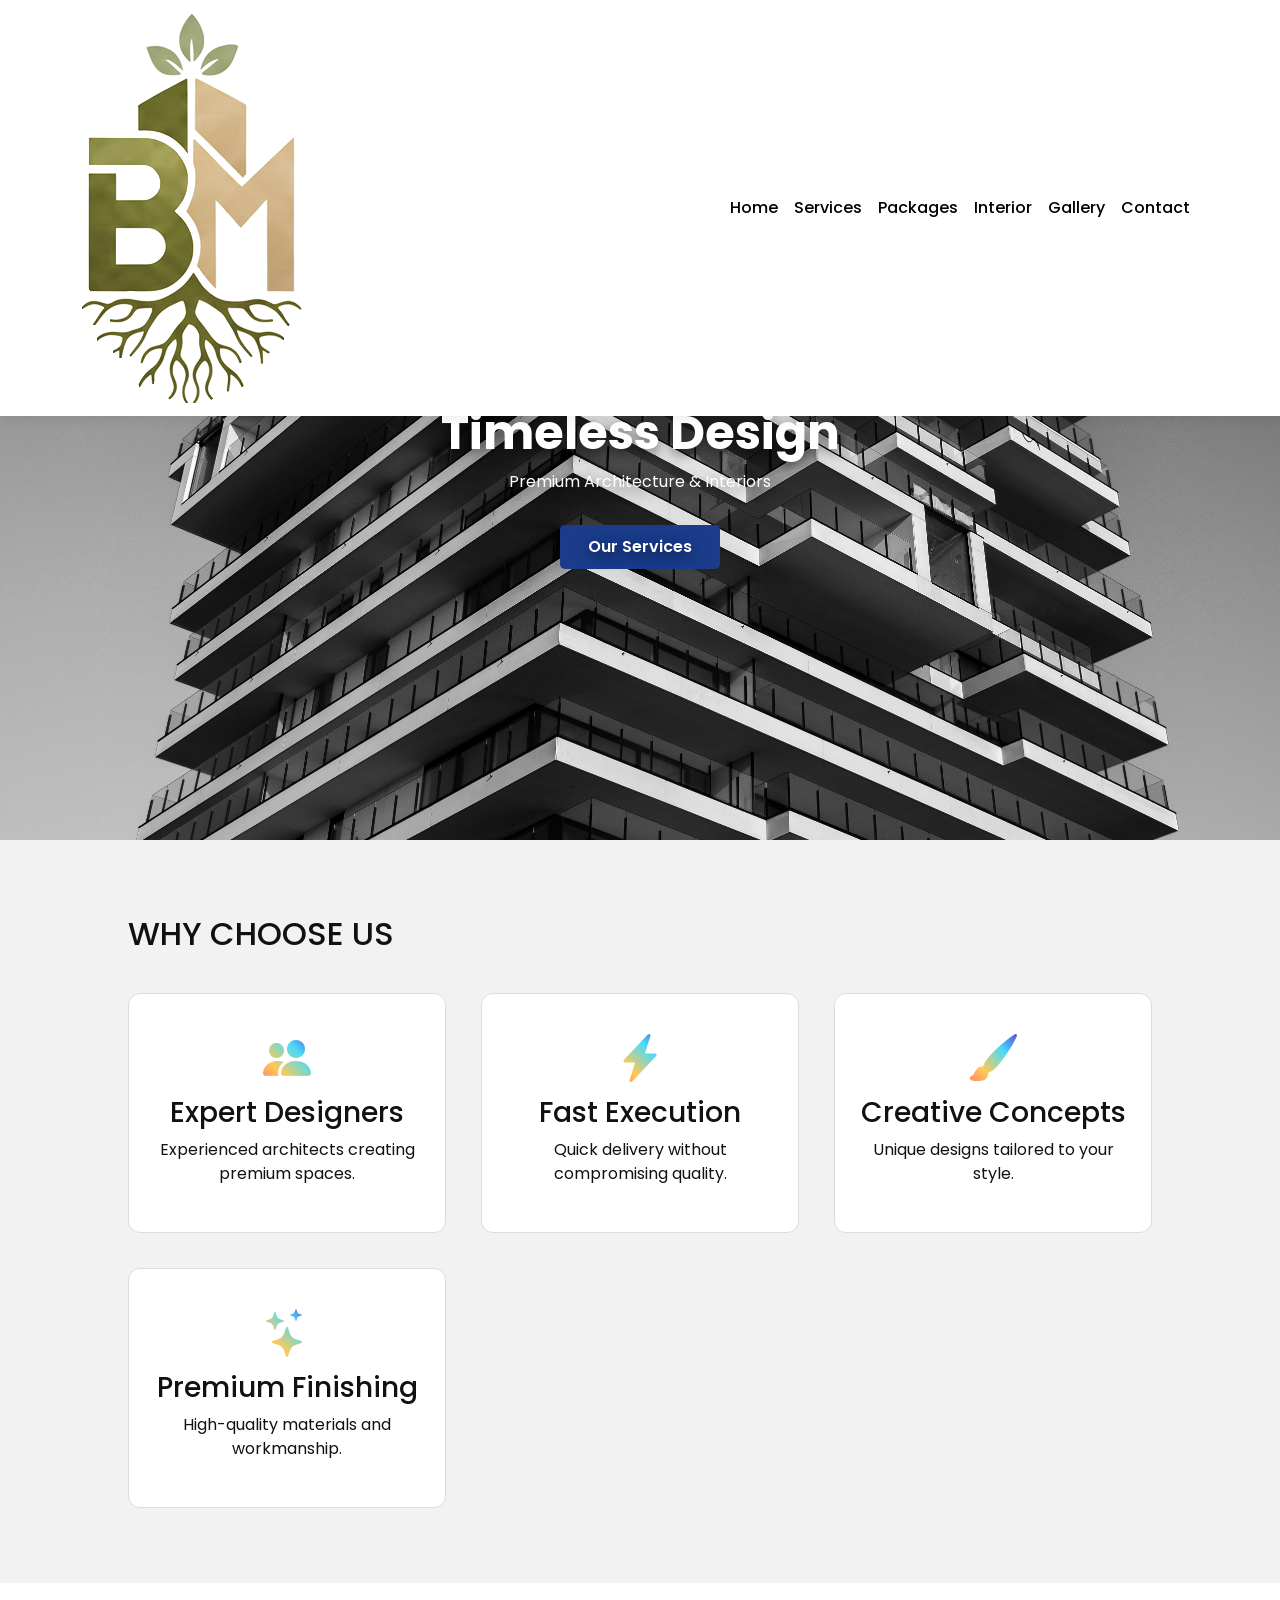
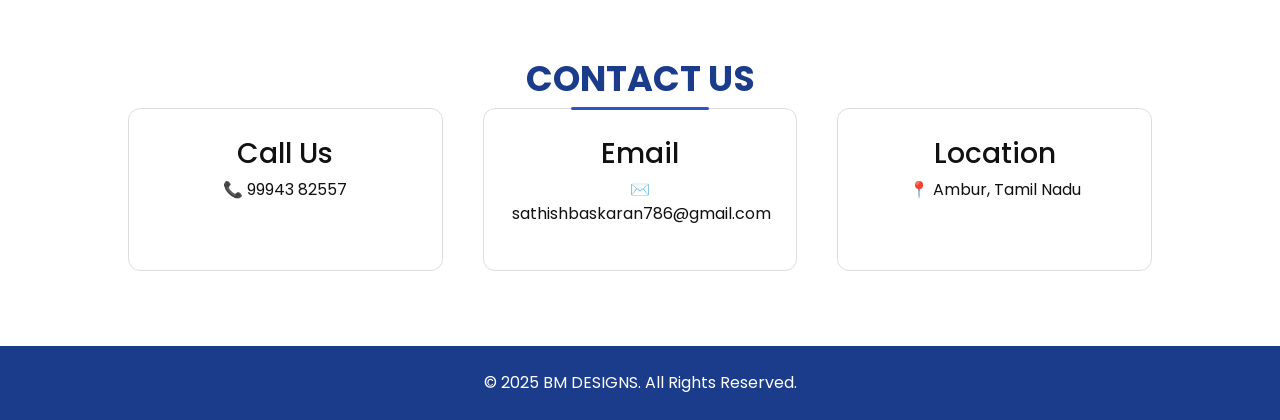
==== index.html @ a506cad4 "Update index.html" ====
<!DOCTYPE html>
<html lang="en">
<head>
<meta charset="UTF-8" />
<meta name="viewport" content="width=device-width, initial-scale=1.0" />
<title>BM DESIGNS – Architecture & Interior</title>

<!-- Fonts -->
<link href="https://fonts.googleapis.com/css2?family=Poppins:wght@300;400;500;600;700&display=swap" rel="stylesheet">

<!-- Bootstrap -->
<link href="https://cdn.jsdelivr.net/npm/bootstrap@5.3.0/dist/css/bootstrap.min.css" rel="stylesheet">

<!-- Icons -->
<link href="https://cdn.jsdelivr.net/npm/bootstrap-icons@1.11.1/font/bootstrap-icons.css" rel="stylesheet">

<style>
:root {
    --blue: #1a3c8b;
    --blue-light: #2f55c3;
    --gray-soft: #f2f2f2;
    --white: #ffffff;
    --text-dark: #111;
}

body {
    margin: 0;
    padding: 0;
    font-family: Poppins, sans-serif;
    background: var(--white);
    color: var(--text-dark);
}

html { scroll-behavior: smooth; }

/* NAVBAR */
.navbar {
    background: #ffffff !important;
    box-shadow: 0 3px 12px rgba(0,0,0,0.08);
}

.nav-link {
    color: #000 !important;
    font-weight: 500;
}

.nav-link:hover { color: var(--blue) !important; }

/* HERO */
.hero-container {
    width: 100%;
    height: 85vh;
    margin-top: 75px;
    position: relative;
    overflow: hidden;
}

.hero-img {
    width: 100%;
    height: 100%;
    object-fit: cover;
    position: absolute;
    opacity: 0;
    transition: opacity 1s ease-in-out;
}

.hero-img.active { opacity: 1; }

.hero-text {
    position: absolute;
    top: 50%;
    left: 50%;
    transform: translate(-50%, -50%);
    color: white;
    text-align: center;
    text-shadow: 0 4px 14px rgba(0,0,0,0.6);
}

.hero-text h1 { font-size: 3rem; font-weight: 700; }

.hero-text a {
    display: inline-block;
    margin-top: 15px;
    padding: 10px 28px;
    background: var(--blue);
    color: white;
    border-radius: 5px;
    text-decoration: none;
    font-weight: 600;
}

/* SECTION TITLE */
.section { padding: 80px 10%; text-align: center; }

.section h2 {
    font-size: 2.2rem;
    font-weight: 700;
    color: var(--blue);
    position: relative;
    display: inline-block;
}

.section h2::after {
    content: "";
    width: 60%;
    height: 3px;
    background: var(--blue-light);
    position: absolute;
    left: 20%;
    bottom: -10px;
    border-radius: 10px;
}

/* WHY CHOOSE US */
#why {
    background: var(--gray-soft);
    padding: 75px 10%;
}

.why-grid {
    display: grid;
    grid-template-columns: repeat(auto-fit, minmax(260px, 1fr));
    gap: 35px;
    margin-top: 40px;
}

.why-box {
    background: white;
    padding: 30px 25px;
    border-radius: 12px;
    border: 1px solid #ddd;
    text-align: center;
    transition: 0.3s ease;
}

.why-box:hover {
    transform: translateY(-6px);
    border-color: var(--blue-light);
    box-shadow: 0 12px 24px rgba(26,60,139,0.18);
}

.why-box i {
    font-size: 48px;
    margin-bottom: 10px;
    background: linear-gradient(45deg, #ff6b6b, #feca57, #48dbfb, #5f27cd);
    -webkit-background-clip: text;
    -webkit-text-fill-color: transparent;
    transition: 0.3s ease;
}

.why-box:hover i {
    transform: scale(1.15);
    background: linear-gradient(45deg, #48dbfb, #1dd1a1, #feca57);
    -webkit-background-clip: text;
}

/* CONTACT */
#contact {
    background: white;
    padding: 75px 10%;
}

.contact-grid {
    display: grid;
    grid-template-columns: repeat(auto-fit, minmax(260px, 1fr));
    gap: 40px;
}

.contact-box {
    background: white;
    padding: 28px;
    border-radius: 12px;
    border: 1px solid #ddd;
    transition: 0.25s;
}

footer {
    background: var(--blue);
    padding: 25px;
    color: white;
    text-align: center;
}
</style>
</head>

<body>

<!-- NAVBAR -->
<nav class="navbar navbar-expand-lg navbar-light fixed-top">
    <div class="container">
        <a class="navbar-brand" href="#hero">
            <img src="images/logo.png" alt="logo">
        </a>

        <button class="navbar-toggler" data-bs-toggle="collapse" data-bs-target="#navMenu">
            <span class="navbar-toggler-icon"></span>
        </button>

        <div class="collapse navbar-collapse" id="navMenu">
            <ul class="navbar-nav ms-auto">
                <li class="nav-item"><a class="nav-link active" href="#hero">Home</a></li>
                <li class="nav-item"><a class="nav-link" href="services.html">Services</a></li>
                <li class="nav-item"><a class="nav-link" href="package.html">Packages</a></li>
                <li class="nav-item"><a class="nav-link" href="interior.html">Interior</a></li>
                <li class="nav-item"><a class="nav-link" href="gallery.html">Gallery</a></li>
                <li class="nav-item"><a class="nav-link" href="#contact">Contact</a></li>
            </ul>
        </div>
    </div>
</nav>

<!-- HERO -->
<div class="hero-container" id="hero">
    <img src="images/slide1.jpg" class="hero-img active">
    <img src="images/slide2.jpg" class="hero-img">
    <img src="images/slide5.jpg" class="hero-img">

    <div class="hero-text">
        <h1>Transforming Vision Into Timeless Design</h1>
        <p>Premium Architecture & Interiors</p>
        <a href="services.html">Our Services</a>
    </div>
</div>

<!-- WHY CHOOSE US -->
<section id="why">
    <h2>WHY CHOOSE US</h2>

    <div class="why-grid">

        <div class="why-box">
            <i class="bi bi-people-fill"></i>
            <h3>Expert Designers</h3>
            <p>Experienced architects creating premium spaces.</p>
        </div>

        <div class="why-box">
            <i class="bi bi-lightning-charge-fill"></i>
            <h3>Fast Execution</h3>
            <p>Quick delivery without compromising quality.</p>
        </div>

        <div class="why-box">
            <i class="bi bi-brush-fill"></i>
            <h3>Creative Concepts</h3>
            <p>Unique designs tailored to your style.</p>
        </div>

        <div class="why-box">
            <i class="bi bi-stars"></i>
            <h3>Premium Finishing</h3>
            <p>High-quality materials and workmanship.</p>
        </div>

    </div>
</section>

<!-- CONTACT -->
<section id="contact" class="section">
    <h2>CONTACT US</h2>

    <div class="contact-grid">
        <div class="contact-box"><h3>Call Us</h3><p>📞 99943 82557</p></div>
        <div class="contact-box"><h3>Email</h3><p>✉️ sathishbaskaran786@gmail.com</p></div>
        <div class="contact-box"><h3>Location</h3><p>📍 Ambur, Tamil Nadu</p></div>
    </div>
</section>

<footer>
    © 2025 BM DESIGNS. All Rights Reserved.
</footer>

<script>
document.addEventListener("DOMContentLoaded", () => {
    const slides = document.querySelectorAll(".hero-img");
    let index = 0;

    function show(i) {
        slides.forEach((s, x) => s.classList.toggle("active", x === i));
    }

    setInterval(() => {
        index = (index + 1) % slides.length;
        show(index);
    }, 6000);
});
</script>

</body>
</html>
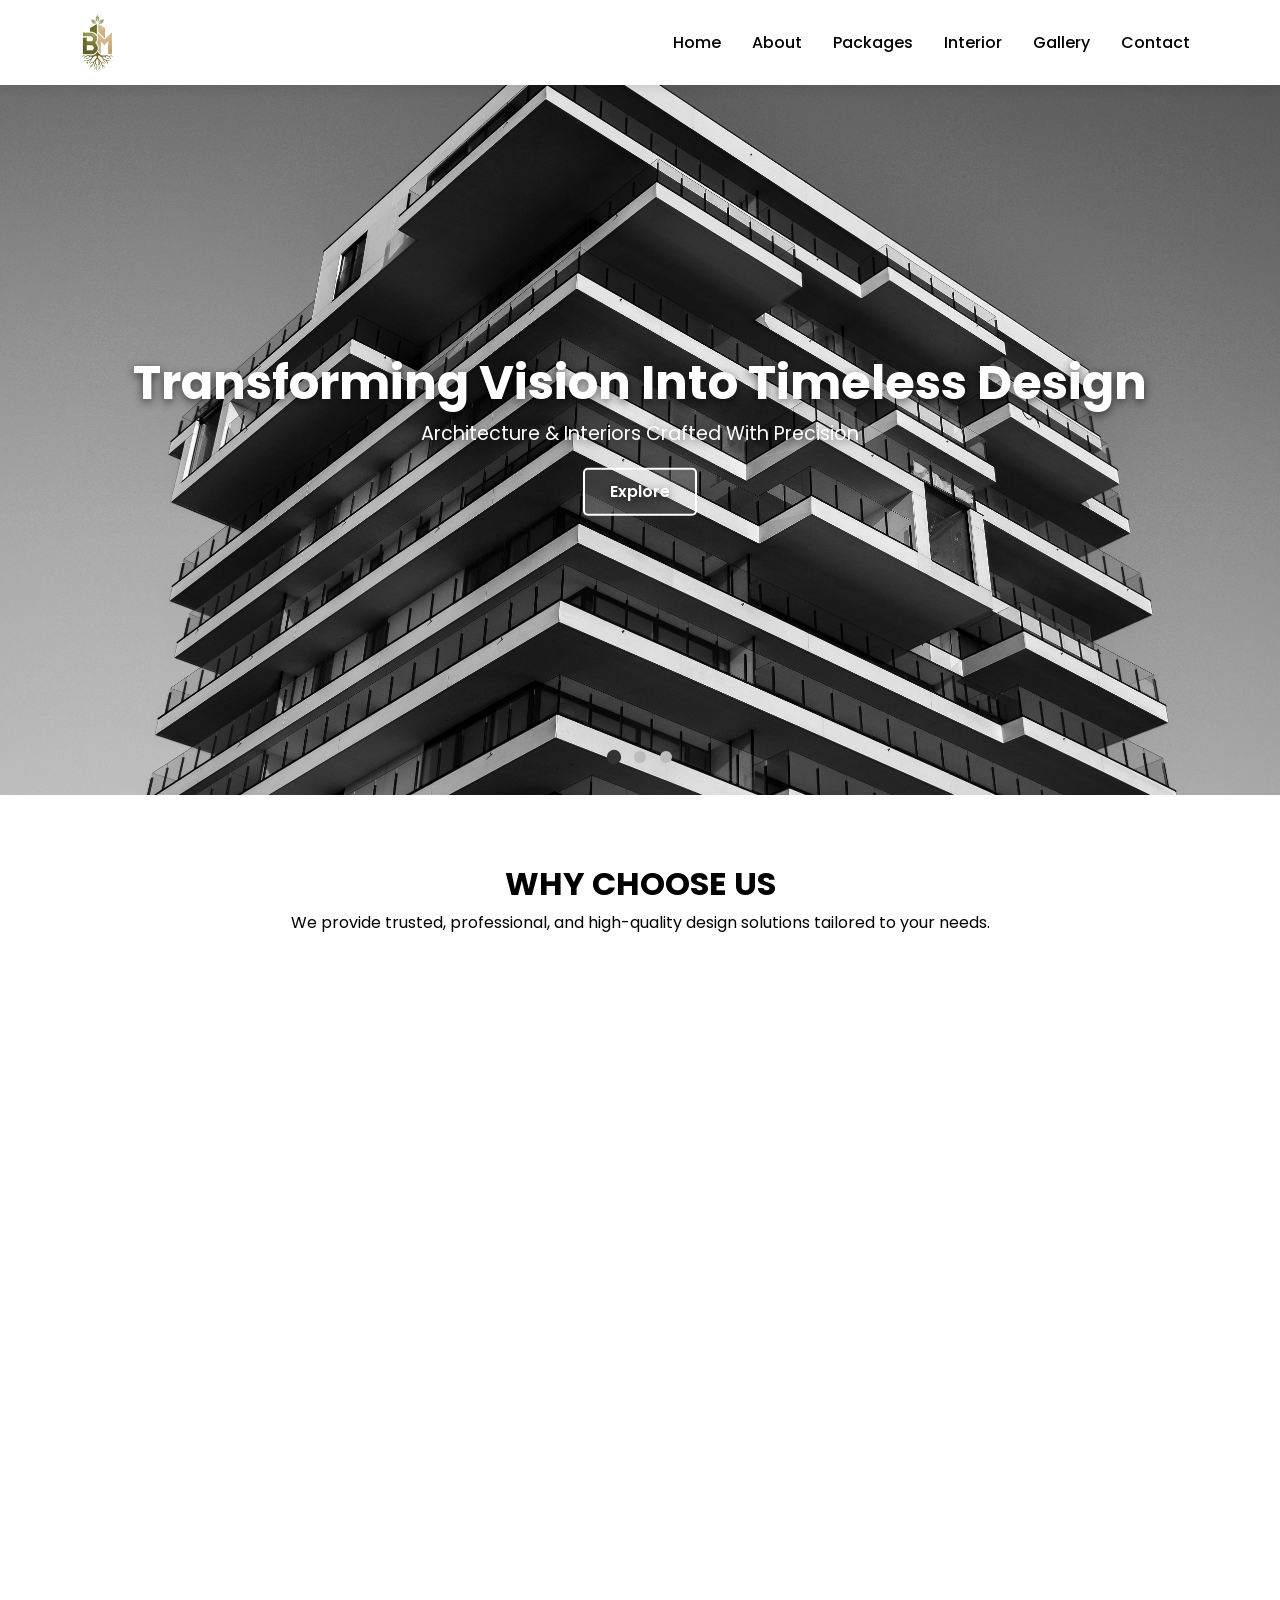
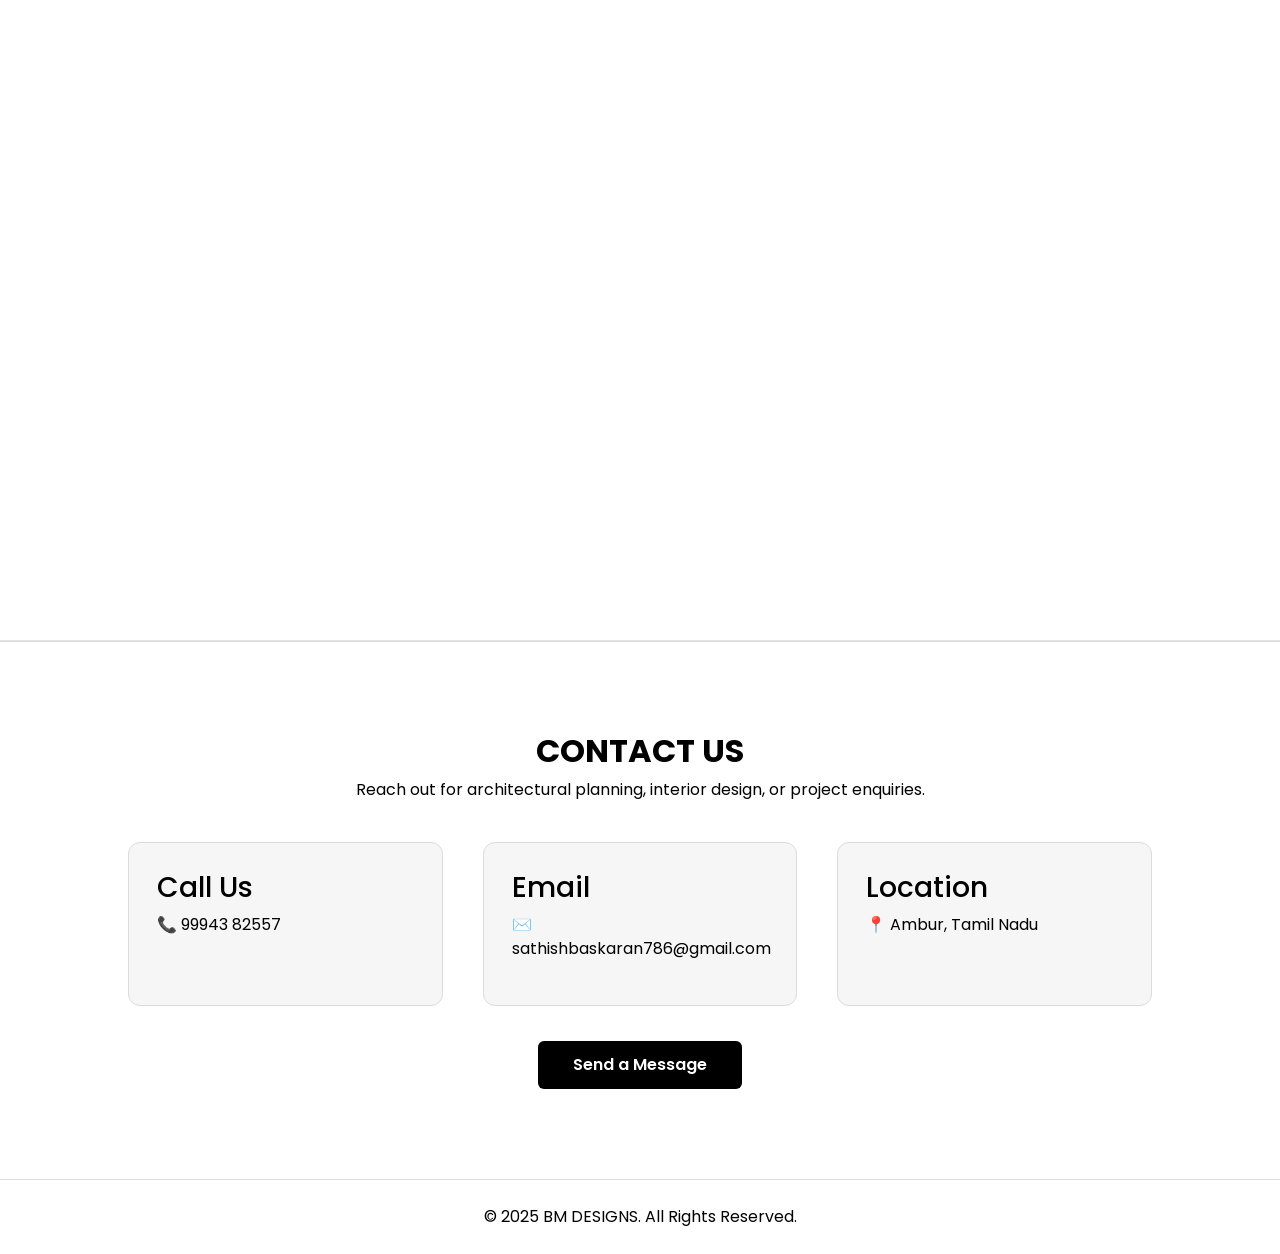
==== commit 46de46cb: "Update index.html" ====
--- a/index.html
+++ b/index.html
@@ -15,106 +15,146 @@
 <link href="https://cdn.jsdelivr.net/npm/bootstrap-icons@1.11.1/font/bootstrap-icons.css" rel="stylesheet">
 
 <style>
-:root {
-    --blue: #1a3c8b;
-    --blue-light: #2f55c3;
-    --gray-soft: #f2f2f2;
-    --white: #ffffff;
-    --text-dark: #111;
-}
-
 body {
     margin: 0;
     padding: 0;
     font-family: Poppins, sans-serif;
-    background: var(--white);
-    color: var(--text-dark);
-}
-
-html { scroll-behavior: smooth; }
+    background: #f7f7f7;
+    color: #000;
+}
+
+html {
+    scroll-behavior: smooth;
+}
 
 /* NAVBAR */
 .navbar {
     background: #ffffff !important;
-    box-shadow: 0 3px 12px rgba(0,0,0,0.08);
+    box-shadow: 0 2px 12px rgba(0,0,0,0.1);
+    padding: 10px 0;
+    z-index: 999;
+}
+
+.navbar-brand img {
+    height: 55px;
 }
 
 .nav-link {
     color: #000 !important;
     font-weight: 500;
-}
-
-.nav-link:hover { color: var(--blue) !important; }
-
-/* HERO */
+    margin-left: 15px;
+}
+
+/* HERO SECTION */
 .hero-container {
     width: 100%;
     height: 85vh;
-    margin-top: 75px;
+    max-height: 720px;
     position: relative;
     overflow: hidden;
+    margin-top: 75px;
+}
+
+.hero-slides {
+    width: 100%;
+    height: 100%;
+    position: relative;
 }
 
 .hero-img {
     width: 100%;
     height: 100%;
     object-fit: cover;
+    object-position: center;
     position: absolute;
     opacity: 0;
     transition: opacity 1s ease-in-out;
 }
 
-.hero-img.active { opacity: 1; }
-
+.hero-img.active {
+    opacity: 1;
+}
+
+/* DOTS */
+.hero-dots {
+    position: absolute;
+    bottom: 25px;
+    width: 100%;
+    text-align: center;
+    z-index: 10;
+}
+
+.dot {
+    height: 12px;
+    width: 12px;
+    margin: 0 5px;
+    display: inline-block;
+    cursor: pointer;
+    background: #bbb;
+    border-radius: 50%;
+    transition: 0.3s;
+}
+
+.dot.active {
+    background: #333;
+    transform: scale(1.2);
+}
+
+/* HERO TEXT */
 .hero-text {
     position: absolute;
     top: 50%;
     left: 50%;
     transform: translate(-50%, -50%);
-    color: white;
     text-align: center;
-    text-shadow: 0 4px 14px rgba(0,0,0,0.6);
-}
-
-.hero-text h1 { font-size: 3rem; font-weight: 700; }
+    width: 90%;
+    color: #fff;
+    text-shadow: 0 3px 10px rgba(0,0,0,0.6);
+    z-index: 6;
+}
+
+.hero-text h1 {
+    font-size: 3rem;
+    font-weight: 700;
+}
+
+.hero-text p {
+    font-size: 1.2rem;
+    margin-bottom: 20px;
+}
 
 .hero-text a {
     display: inline-block;
-    margin-top: 15px;
-    padding: 10px 28px;
-    background: var(--blue);
+    padding: 10px 25px;
     color: white;
+    border: 2px solid #fff;
+    background: rgba(255,255,255,0.15);
+    text-decoration: none;
     border-radius: 5px;
-    text-decoration: none;
     font-weight: 600;
 }
 
-/* SECTION TITLE */
-.section { padding: 80px 10%; text-align: center; }
+.hero-text a:hover {
+    background: #fff;
+    color: #000;
+}
+
+/* GENERAL SECTION */
+.section {
+    padding: 80px 10%;
+    text-align: center;
+}
 
 .section h2 {
-    font-size: 2.2rem;
+    font-size: 2rem;
     font-weight: 700;
-    color: var(--blue);
-    position: relative;
-    display: inline-block;
-}
-
-.section h2::after {
-    content: "";
-    width: 60%;
-    height: 3px;
-    background: var(--blue-light);
-    position: absolute;
-    left: 20%;
-    bottom: -10px;
-    border-radius: 10px;
 }
 
 /* WHY CHOOSE US */
 #why {
-    background: var(--gray-soft);
-    padding: 75px 10%;
+    background: #fff;
+    padding: 70px 10%;
+    border-bottom: 1px solid #e3e3e3;
 }
 
 .why-grid {
@@ -125,60 +165,139 @@
 }
 
 .why-box {
-    background: white;
+    background: #f7f7f7;
+    border-radius: 12px;
     padding: 30px 25px;
-    border-radius: 12px;
     border: 1px solid #ddd;
-    text-align: center;
-    transition: 0.3s ease;
+    transition: 0.3s;
+    opacity: 0;
+    transform: translateY(30px);
+    position: relative;
+    overflow: hidden;
+}
+
+/* BORDER ANIMATION */
+.why-box::before,
+.why-box::after {
+    content: "";
+    position: absolute;
+    width: 0%;
+    height: 0%;
+    border: 2px solid transparent;
+    transition: all 0.6s ease;
+}
+
+.why-box::before {
+    top: 0;
+    left: 0;
+    border-top-color: #ff8800;
+    border-left-color: #ff8800;
+}
+
+.why-box::after {
+    bottom: 0;
+    right: 0;
+    border-bottom-color: #ffbb00;
+    border-right-color: #ffbb00;
+}
+
+.why-box.stagger::before,
+.why-box.stagger::after {
+    width: 100%;
+    height: 100%;
 }
 
 .why-box:hover {
     transform: translateY(-6px);
-    border-color: var(--blue-light);
-    box-shadow: 0 12px 24px rgba(26,60,139,0.18);
-}
-
+    box-shadow: 0 0 18px rgba(255, 136, 0, 0.4);
+}
+
+/* ICON STYLE */
 .why-box i {
-    font-size: 48px;
-    margin-bottom: 10px;
-    background: linear-gradient(45deg, #ff6b6b, #feca57, #48dbfb, #5f27cd);
+    font-size: 45px;
+    margin-bottom: 12px;
+    background: linear-gradient(45deg, #ff7a00, #ffcc00);
     -webkit-background-clip: text;
     -webkit-text-fill-color: transparent;
-    transition: 0.3s ease;
+    transition: 0.4s ease;
 }
 
 .why-box:hover i {
-    transform: scale(1.15);
-    background: linear-gradient(45deg, #48dbfb, #1dd1a1, #feca57);
+    transform: scale(1.2) rotate(5deg);
+    background: linear-gradient(45deg, #ff0055, #ffcc00);
     -webkit-background-clip: text;
 }
 
-/* CONTACT */
-#contact {
-    background: white;
-    padding: 75px 10%;
-}
-
+/* ADVANCED STAGGER ANIMATION */
+@keyframes fadeScaleUp {
+  0% {
+    opacity: 0;
+    transform: translateY(40px) scale(0.8);
+  }
+  60% {
+    opacity: 1;
+    transform: translateY(0) scale(1.05);
+  }
+  100% {
+    transform: scale(1);
+  }
+}
+
+.stagger {
+  animation: fadeScaleUp 0.9s cubic-bezier(.25,.46,.45,1.4) forwards;
+}
+
+/* CONTACT SECTION */
 .contact-grid {
     display: grid;
     grid-template-columns: repeat(auto-fit, minmax(260px, 1fr));
     gap: 40px;
+    margin-top: 40px;
+    text-align: left;
 }
 
 .contact-box {
-    background: white;
     padding: 28px;
+    background: #f6f6f6;
     border-radius: 12px;
-    border: 1px solid #ddd;
-    transition: 0.25s;
-}
-
+    border: 1px solid #dcdcdc;
+    transition: 0.3s ease;
+}
+
+.contact-box:hover {
+    transform: translateY(-6px);
+    box-shadow: 0 8px 25px rgba(0,0,0,0.12);
+}
+
+.contact-btn {
+    margin-top: 35px;
+    display: inline-block;
+    background: #000;
+    color: #fff;
+    padding: 12px 35px;
+    border-radius: 6px;
+    text-decoration: none;
+    font-weight: 600;
+}
+
+/* FOOTER */
 footer {
-    background: var(--blue);
+    background: #ffffff;
+    text-align: center;
     padding: 25px;
-    color: white;
-    text-align: center;
+    border-top: 1px solid #ddd;
+}
+
+/* RESPONSIVE FIXES */
+@media (max-width: 768px) {
+    .hero-container { height: 60vh; margin-top: 60px; }
+    .hero-text h1 { font-size: 1.9rem; }
+    .section { padding: 50px 5%; }
+    .why-grid, .contact-grid { grid-template-columns: 1fr; }
+}
+
+@media (max-width: 480px) {
+    .hero-text h1 { font-size: 1.6rem; }
 }
 </style>
 </head>
@@ -192,14 +311,14 @@
             <img src="images/logo.png" alt="logo">
         </a>
 
-        <button class="navbar-toggler" data-bs-toggle="collapse" data-bs-target="#navMenu">
+        <button class="navbar-toggler" type="button" data-bs-toggle="collapse" data-bs-target="#navMenu">
             <span class="navbar-toggler-icon"></span>
         </button>
 
         <div class="collapse navbar-collapse" id="navMenu">
             <ul class="navbar-nav ms-auto">
                 <li class="nav-item"><a class="nav-link active" href="#hero">Home</a></li>
-                <li class="nav-item"><a class="nav-link" href="services.html">Services</a></li>
+                <li class="nav-item"><a class="nav-link" href="about.html">About</a></li>
                 <li class="nav-item"><a class="nav-link" href="package.html">Packages</a></li>
                 <li class="nav-item"><a class="nav-link" href="interior.html">Interior</a></li>
                 <li class="nav-item"><a class="nav-link" href="gallery.html">Gallery</a></li>
@@ -209,82 +328,178 @@
     </div>
 </nav>
 
-<!-- HERO -->
+<!-- HERO SECTION -->
 <div class="hero-container" id="hero">
-    <img src="images/slide1.jpg" class="hero-img active">
-    <img src="images/slide2.jpg" class="hero-img">
-    <img src="images/slide5.jpg" class="hero-img">
+    <div class="hero-slides">
+        <img src="images/slide1.jpg" class="hero-img active">
+        <img src="images/slide2.jpg" class="hero-img">
+        <img src="images/slide5.jpg" class="hero-img">
+    </div>
 
     <div class="hero-text">
         <h1>Transforming Vision Into Timeless Design</h1>
-        <p>Premium Architecture & Interiors</p>
-        <a href="services.html">Our Services</a>
+        <p>Architecture & Interiors Crafted With Precision</p>
+        <a href="about.html">Explore</a>
+    </div>
+
+    <div class="hero-dots">
+        <span class="dot active" onclick="currentSlide(0)"></span>
+        <span class="dot" onclick="currentSlide(1)"></span>
+        <span class="dot" onclick="currentSlide(2)"></span>
     </div>
 </div>
 
 <!-- WHY CHOOSE US -->
-<section id="why">
+<section class="section" id="why">
     <h2>WHY CHOOSE US</h2>
+    <p>We provide trusted, professional, and high-quality design solutions tailored to your needs.</p>
 
     <div class="why-grid">
 
         <div class="why-box">
             <i class="bi bi-people-fill"></i>
-            <h3>Expert Designers</h3>
-            <p>Experienced architects creating premium spaces.</p>
-        </div>
-
-        <div class="why-box">
-            <i class="bi bi-lightning-charge-fill"></i>
-            <h3>Fast Execution</h3>
-            <p>Quick delivery without compromising quality.</p>
-        </div>
-
-        <div class="why-box">
-            <i class="bi bi-brush-fill"></i>
-            <h3>Creative Concepts</h3>
-            <p>Unique designs tailored to your style.</p>
-        </div>
-
-        <div class="why-box">
-            <i class="bi bi-stars"></i>
-            <h3>Premium Finishing</h3>
-            <p>High-quality materials and workmanship.</p>
+            <h3>Expert Design Team</h3>
+            <p>Skilled professionals delivering innovative and functional concepts.</p>
+        </div>
+
+        <div class="why-box">
+            <i class="bi bi-patch-check-fill"></i>
+            <h3>Premium Materials</h3>
+            <p>We use only top-tier materials ensuring durability and long-lasting results.</p>
+        </div>
+
+        <div class="why-box">
+            <i class="bi bi-lightbulb-fill"></i>
+            <h3>Modern Concepts</h3>
+            <p>Creative ideas with modern architectural and interior trends.</p>
+        </div>
+
+        <div class="why-box">
+            <i class="bi bi-cash-stack"></i>
+            <h3>Cost-Effective</h3>
+            <p>High-quality designs tailored to fit different budget requirements.</p>
+        </div>
+
+        <div class="why-box">
+            <i class="bi bi-clock-history"></i>
+            <h3>On-Time Delivery</h3>
+            <p>Your project is completed within the promised schedule—every time.</p>
+        </div>
+
+        <div class="why-box">
+            <i class="bi bi-emoji-smile-fill"></i>
+            <h3>Client Satisfaction</h3>
+            <p>Your satisfaction is our ultimate goal—designs crafted just for you.</p>
+        </div>
+
+        <div class="why-box">
+            <i class="bi bi-receipt-cutoff"></i>
+            <h3>Transparent Pricing</h3>
+            <p>No hidden costs. Everything is clear and upfront.</p>
+        </div>
+
+        <div class="why-box">
+            <i class="bi bi-diagram-3-fill"></i>
+            <h3>Professional Management</h3>
+            <p>Well-structured design and execution workflow.</p>
+        </div>
+
+        <div class="why-box">
+            <i class="bi bi-aspect-ratio-fill"></i>
+            <h3>Space Optimization</h3>
+            <p>Smart planning that enhances usability and function.</p>
+        </div>
+
+        <div class="why-box">
+            <i class="bi bi-tree-fill"></i>
+            <h3>Eco-Friendly Designs</h3>
+            <p>Sustainable and environmentally responsible solutions.</p>
+        </div>
+
+        <div class="why-box">
+            <i class="bi bi-sliders"></i>
+            <h3>Custom Solutions</h3>
+            <p>Designs tailored to your taste, needs, and lifestyle.</p>
+        </div>
+
+        <div class="why-box">
+            <i class="bi bi-headset"></i>
+            <h3>End-to-End Service</h3>
+            <p>We handle everything from concept to completion.</p>
         </div>
 
     </div>
 </section>
 
 <!-- CONTACT -->
-<section id="contact" class="section">
+<section class="section" id="contact" style="background:#ffffff; padding:90px 10%; border-top:1px solid #dcdcdc;">
     <h2>CONTACT US</h2>
+    <p>Reach out for architectural planning, interior design, or project enquiries.</p>
 
     <div class="contact-grid">
         <div class="contact-box"><h3>Call Us</h3><p>📞 99943 82557</p></div>
         <div class="contact-box"><h3>Email</h3><p>✉️ sathishbaskaran786@gmail.com</p></div>
         <div class="contact-box"><h3>Location</h3><p>📍 Ambur, Tamil Nadu</p></div>
     </div>
+
+    <a href="contact.html" class="contact-btn">Send a Message</a>
 </section>
 
+<!-- FOOTER -->
 <footer>
     © 2025 BM DESIGNS. All Rights Reserved.
 </footer>
 
+<!-- SLIDER SCRIPT -->
 <script>
-document.addEventListener("DOMContentLoaded", () => {
-    const slides = document.querySelectorAll(".hero-img");
-    let index = 0;
-
-    function show(i) {
-        slides.forEach((s, x) => s.classList.toggle("active", x === i));
-    }
-
-    setInterval(() => {
-        index = (index + 1) % slides.length;
-        show(index);
-    }, 6000);
+document.addEventListener('DOMContentLoaded', function () {
+  const slides = document.querySelectorAll('.hero-img');
+  const dots = document.querySelectorAll('.dot');
+  let slideIndex = 0;
+
+  function showSlide(n) {
+    slides.forEach((s, i) => s.classList.toggle('active', i === n));
+    dots.forEach((d, i) => d.classList.toggle('active', i === n));
+    slideIndex = n;
+  }
+
+  window.currentSlide = function(n) {
+    showSlide(n);
+  };
+
+  function autoSlide() {
+    slideIndex = (slideIndex + 1) % slides.length;
+    showSlide(slideIndex);
+  }
+
+  if (slides.length > 1) setInterval(autoSlide, 6000);
+
+  showSlide(0);
 });
 </script>
 
+<!-- STAGGER ANIMATION SCRIPT -->
+<script>
+function revealStagger() {
+  const boxes = document.querySelectorAll(".why-box");
+  const windowHeight = window.innerHeight;
+
+  boxes.forEach((box, index) => {
+    let boxTop = box.getBoundingClientRect().top;
+
+    if (boxTop < windowHeight - 80 && !box.classList.contains("stagger")) {
+      setTimeout(() => {
+        box.classList.add("stagger");
+      }, index * 150);
+    }
+  });
+}
+
+window.addEventListener("scroll", revealStagger);
+window.addEventListener("load", revealStagger);
+</script>
+
+<script src="https://cdn.jsdelivr.net/npm/bootstrap@5.3.0/dist/js/bootstrap.bundle.min.js"></script>
+
 </body>
 </html>
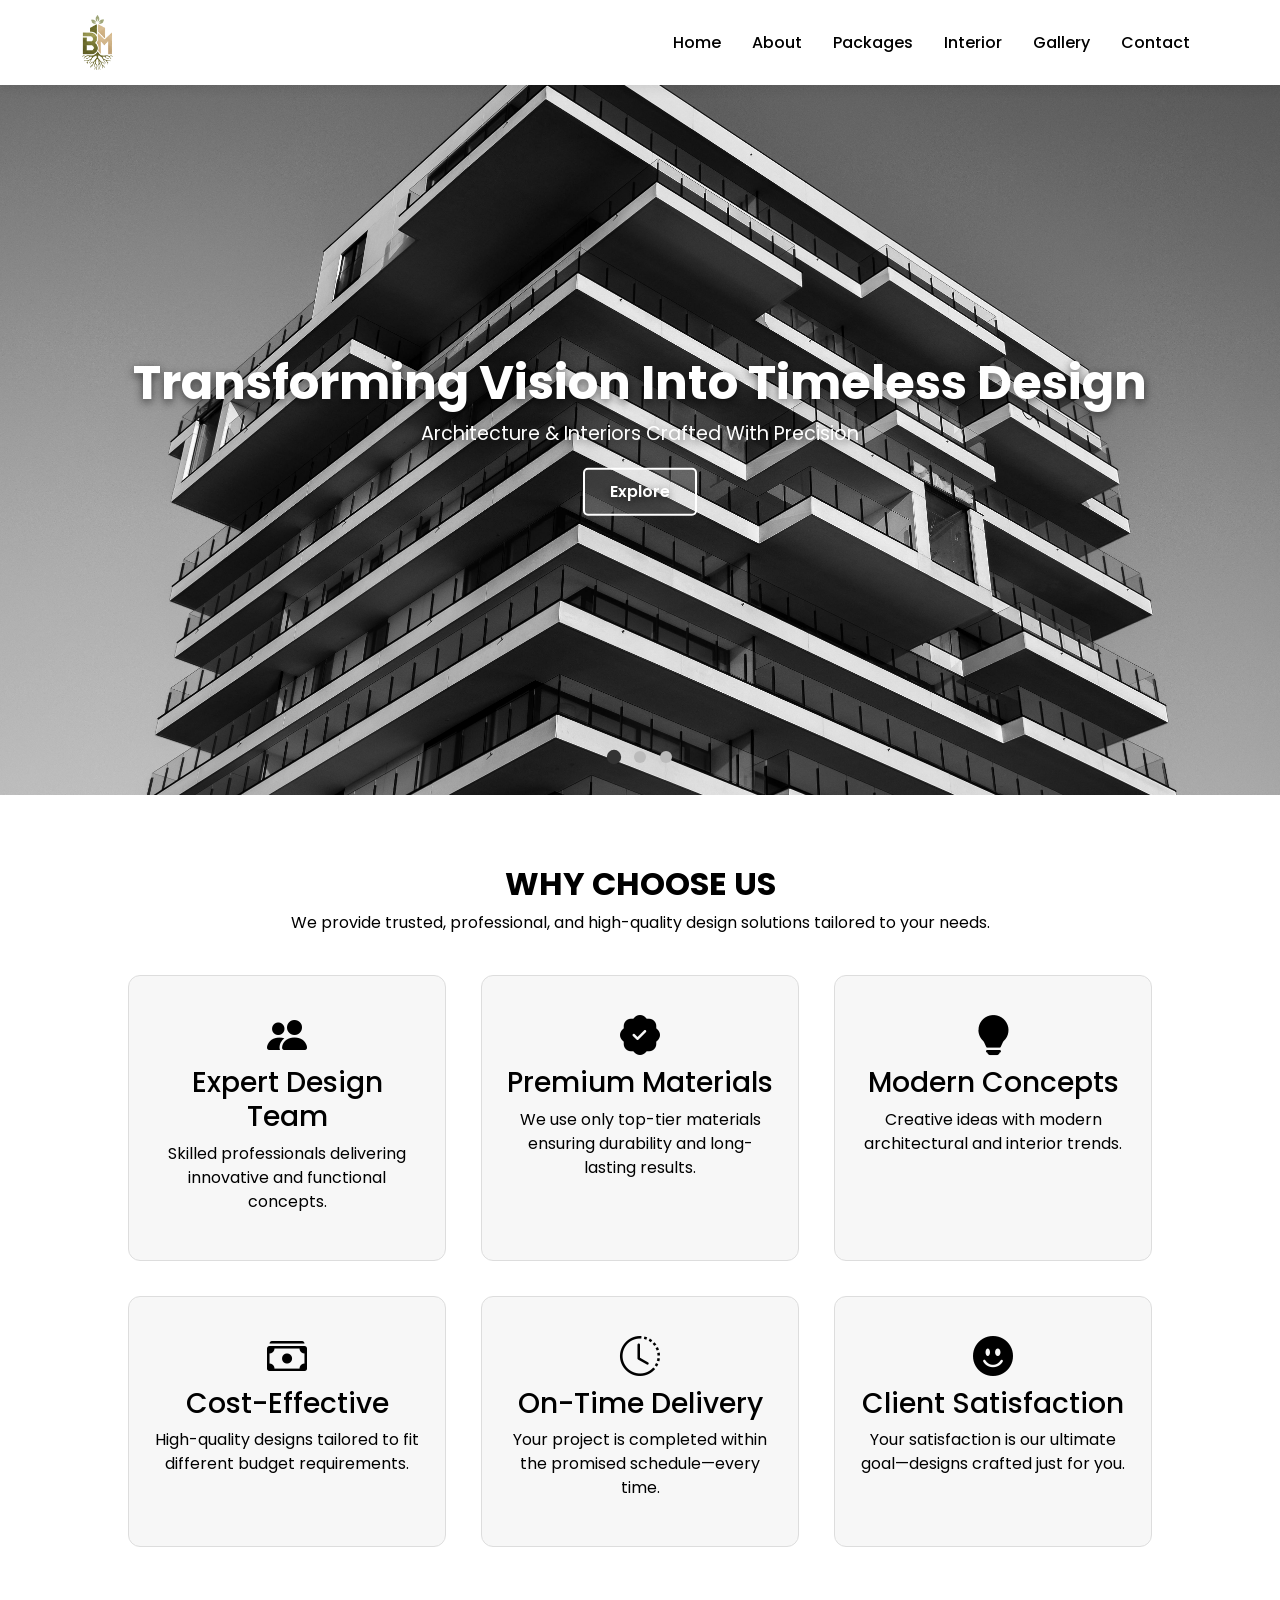
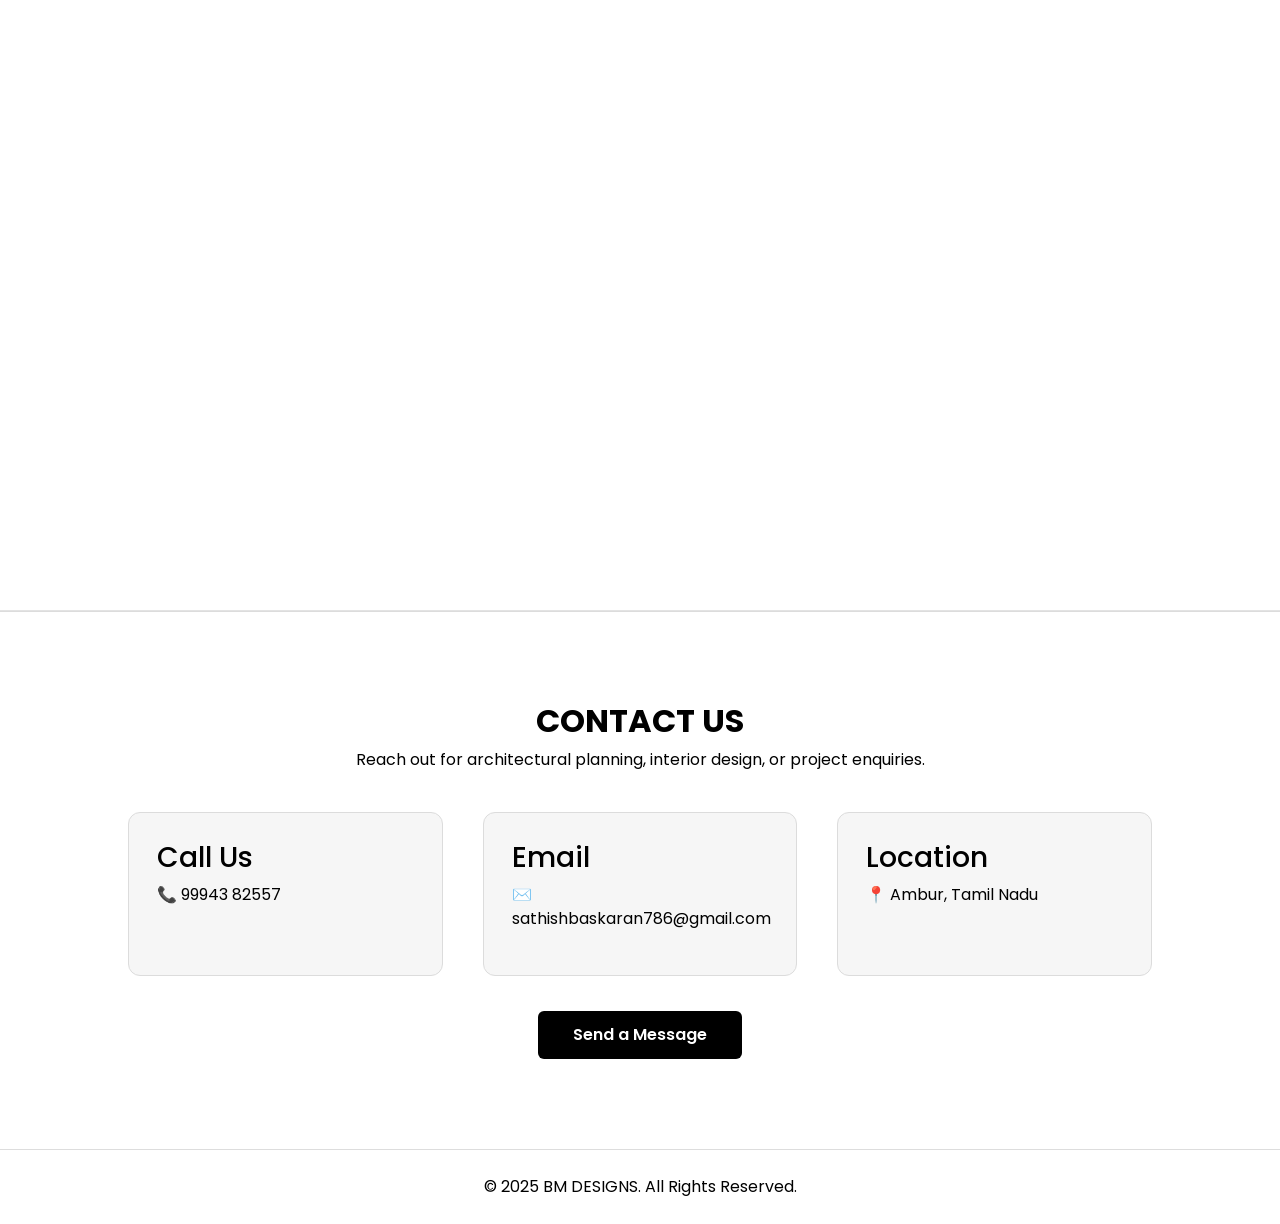
==== commit 31035f93: "Update index.html" ====
--- a/index.html
+++ b/index.html
@@ -23,6 +23,7 @@
     color: #000;
 }
 
+/* Smooth Scroll */
 html {
     scroll-behavior: smooth;
 }
@@ -172,79 +173,33 @@
     transition: 0.3s;
     opacity: 0;
     transform: translateY(30px);
-    position: relative;
-    overflow: hidden;
-}
-
-/* BORDER ANIMATION */
-.why-box::before,
-.why-box::after {
-    content: "";
-    position: absolute;
-    width: 0%;
-    height: 0%;
-    border: 2px solid transparent;
-    transition: all 0.6s ease;
-}
-
-.why-box::before {
-    top: 0;
-    left: 0;
-    border-top-color: #ff8800;
-    border-left-color: #ff8800;
-}
-
-.why-box::after {
-    bottom: 0;
-    right: 0;
-    border-bottom-color: #ffbb00;
-    border-right-color: #ffbb00;
-}
-
-.why-box.stagger::before,
-.why-box.stagger::after {
-    width: 100%;
-    height: 100%;
 }
 
 .why-box:hover {
     transform: translateY(-6px);
-    box-shadow: 0 0 18px rgba(255, 136, 0, 0.4);
-}
-
-/* ICON STYLE */
-.why-box i {
-    font-size: 45px;
-    margin-bottom: 12px;
-    background: linear-gradient(45deg, #ff7a00, #ffcc00);
-    -webkit-background-clip: text;
-    -webkit-text-fill-color: transparent;
-    transition: 0.4s ease;
-}
-
-.why-box:hover i {
-    transform: scale(1.2) rotate(5deg);
-    background: linear-gradient(45deg, #ff0055, #ffcc00);
-    -webkit-background-clip: text;
-}
-
-/* ADVANCED STAGGER ANIMATION */
-@keyframes fadeScaleUp {
+    box-shadow: 0 8px 25px rgba(0,0,0,0.12);
+}
+
+/* Stagger Animation */
+@keyframes fadeUp {
   0% {
     opacity: 0;
-    transform: translateY(40px) scale(0.8);
-  }
-  60% {
-    opacity: 1;
-    transform: translateY(0) scale(1.05);
+    transform: translateY(30px);
   }
   100% {
-    transform: scale(1);
+    opacity: 1;
+    transform: translateY(0);
   }
 }
 
 .stagger {
-  animation: fadeScaleUp 0.9s cubic-bezier(.25,.46,.45,1.4) forwards;
+    animation: fadeUp 0.8s ease forwards;
+}
+
+.why-box i {
+    font-size: 40px;
+    margin-bottom: 12px;
+    color: #000;
 }
 
 /* CONTACT SECTION */
@@ -307,7 +262,7 @@
 <!-- NAVBAR -->
 <nav class="navbar navbar-expand-lg navbar-light fixed-top">
     <div class="container">
-        <a class="navbar-brand" href="#hero">
+        <a class="navbar-brand" href="index.html">
             <img src="images/logo.png" alt="logo">
         </a>
 
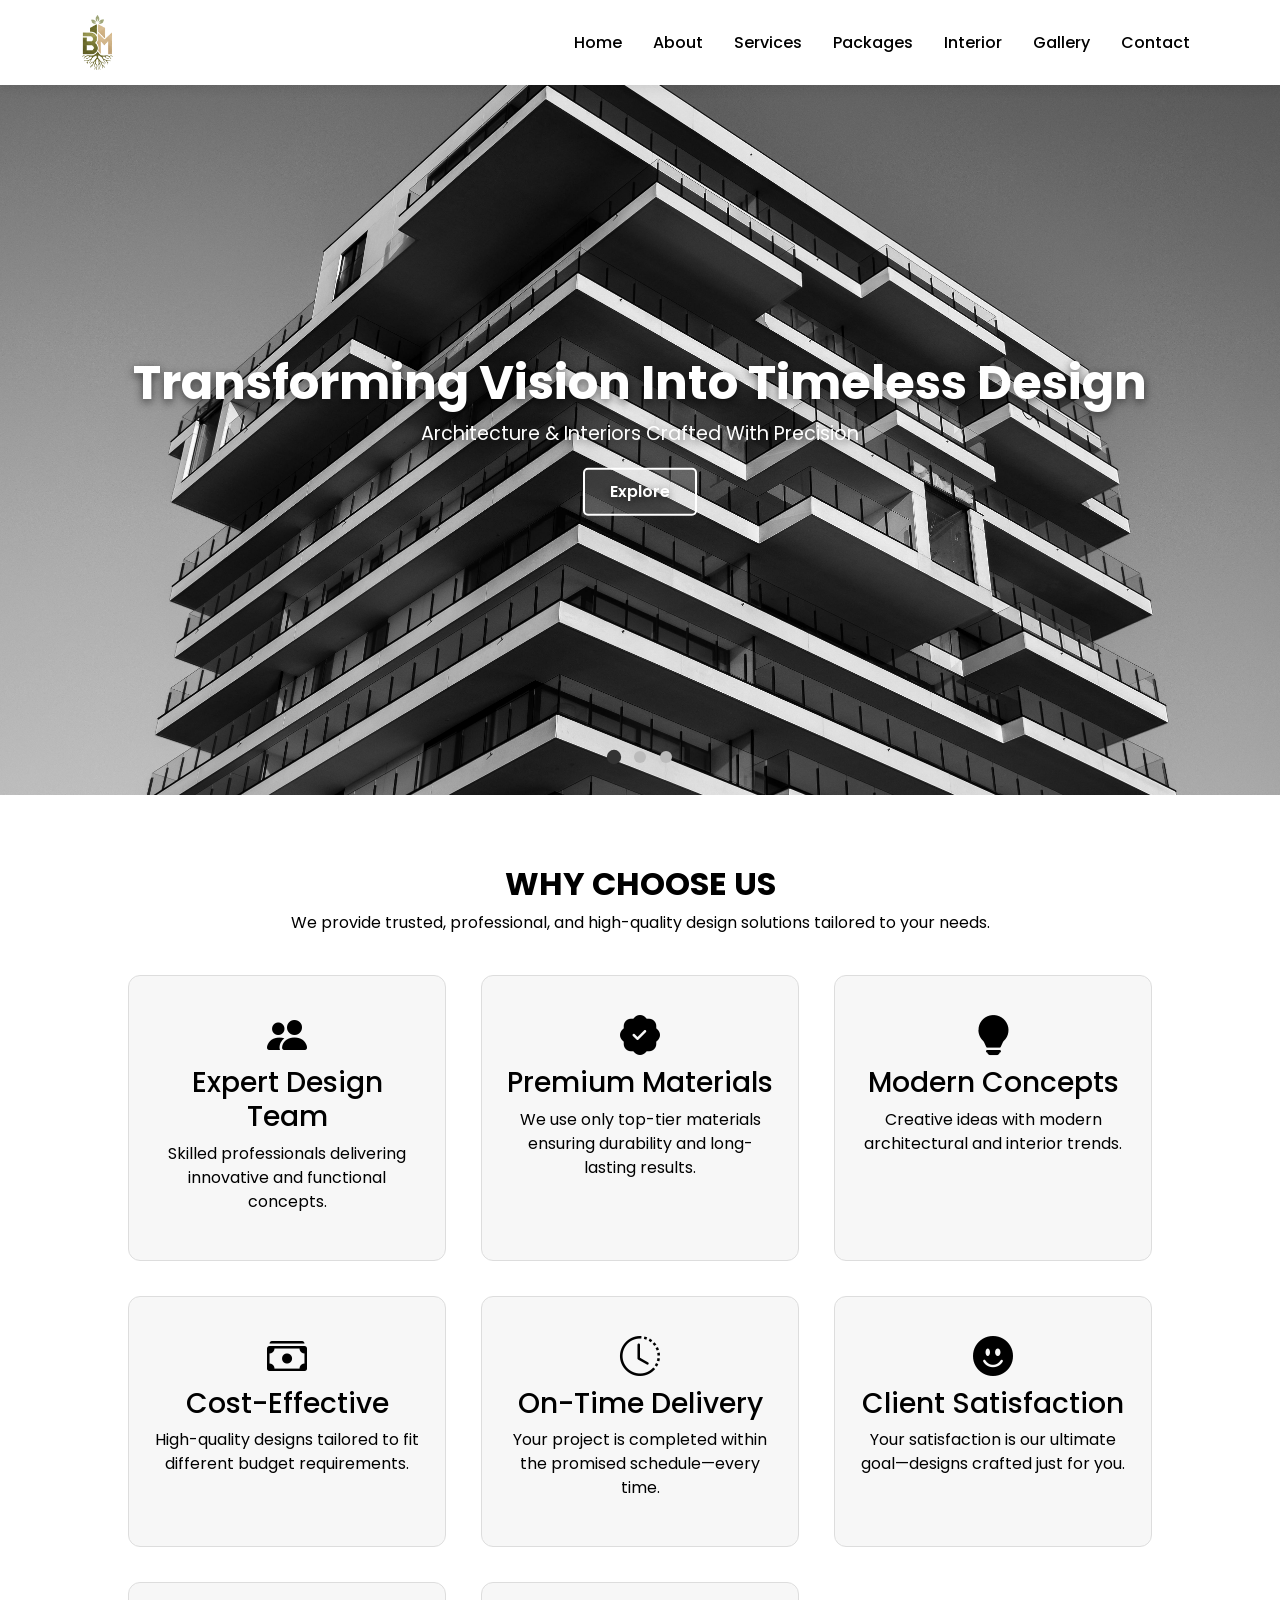
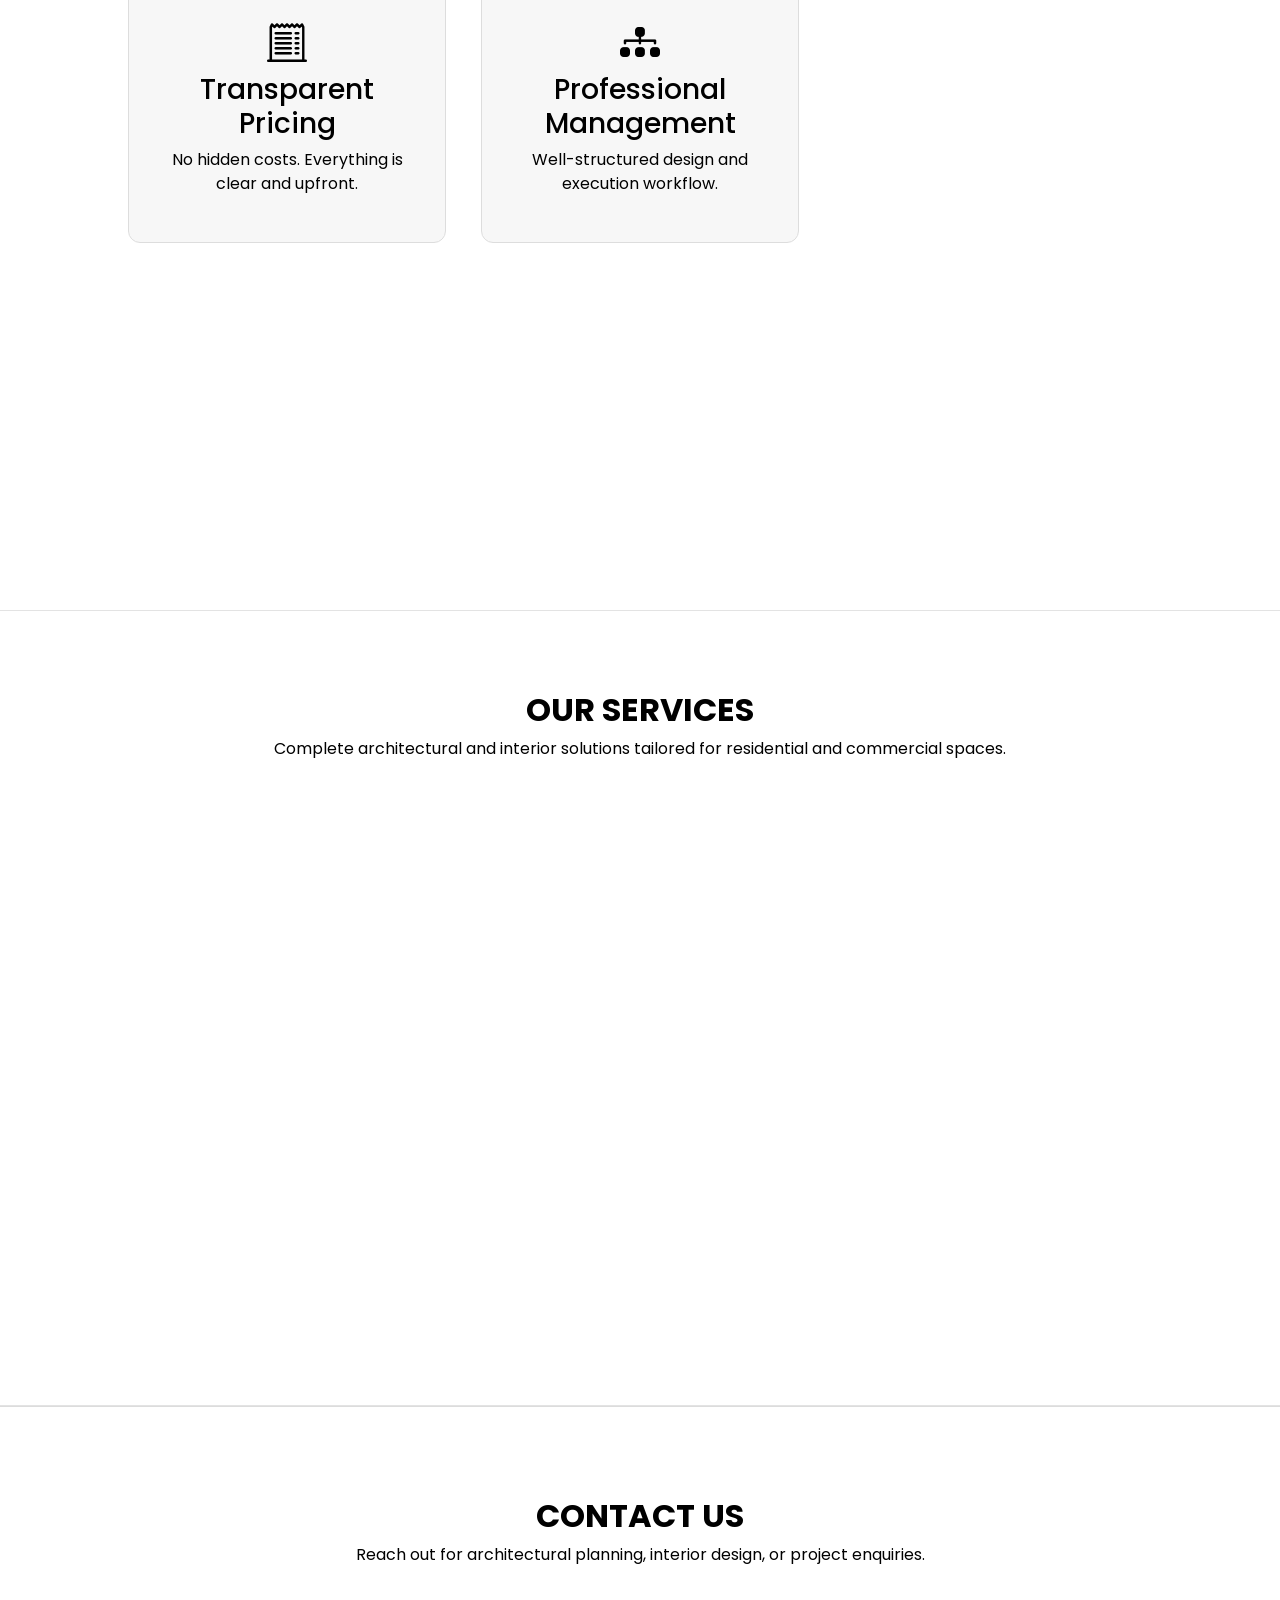
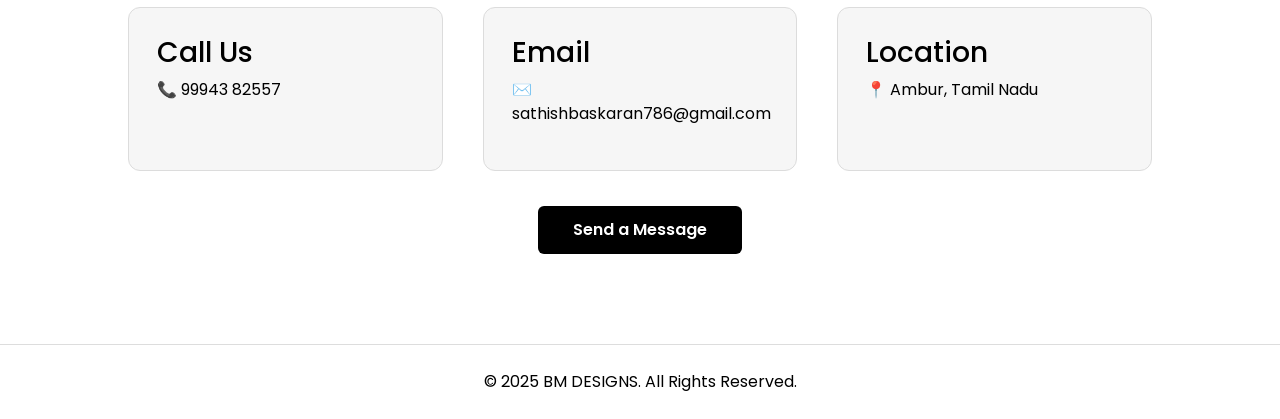
==== commit b24d021e: "Update index.html" ====
--- a/index.html
+++ b/index.html
@@ -202,6 +202,17 @@
     color: #000;
 }
 
+/* SERVICES SECTION */
+#services {
+    background: #ffffff;
+    padding: 80px 10%;
+    border-bottom: 1px solid #e3e3e3;
+}
+
+#services .why-box i {
+    color: #000;
+}
+
 /* CONTACT SECTION */
 .contact-grid {
     display: grid;
@@ -274,6 +285,7 @@
             <ul class="navbar-nav ms-auto">
                 <li class="nav-item"><a class="nav-link active" href="#hero">Home</a></li>
                 <li class="nav-item"><a class="nav-link" href="about.html">About</a></li>
+                <li class="nav-item"><a class="nav-link" href="#services">Services</a></li>
                 <li class="nav-item"><a class="nav-link" href="package.html">Packages</a></li>
                 <li class="nav-item"><a class="nav-link" href="interior.html">Interior</a></li>
                 <li class="nav-item"><a class="nav-link" href="gallery.html">Gallery</a></li>
@@ -386,6 +398,52 @@
     </div>
 </section>
 
+<!-- SERVICES SECTION -->
+<section class="section" id="services">
+    <h2>OUR SERVICES</h2>
+    <p>Complete architectural and interior solutions tailored for residential and commercial spaces.</p>
+
+    <div class="why-grid">
+
+        <div class="why-box">
+            <i class="bi bi-house-fill"></i>
+            <h3>Architectural Planning</h3>
+            <p>Smart space planning and building designs with precision.</p>
+        </div>
+
+        <div class="why-box">
+            <i class="bi bi-brush-fill"></i>
+            <h3>Interior Design</h3>
+            <p>Elegant interiors for homes, offices, shops, and commercial spaces.</p>
+        </div>
+
+        <div class="why-box">
+            <i class="bi bi-building"></i>
+            <h3>3D Modeling & Rendering</h3>
+            <p>Realistic 3D visuals to preview your project before execution.</p>
+        </div>
+
+        <div class="why-box">
+            <i class="bi bi-gear-wide-connected"></i>
+            <h3>Project Execution</h3>
+            <p>Complete execution and management from start to finish.</p>
+        </div>
+
+        <div class="why-box">
+            <i class="bi bi-rulers"></i>
+            <h3>Modular Furniture</h3>
+            <p>Custom modular kitchen, wardrobes, and storage solutions.</p>
+        </div>
+
+        <div class="why-box">
+            <i class="bi bi-tree-fill"></i>
+            <h3>Landscape Design</h3>
+            <p>Beautiful and sustainable outdoor space planning.</p>
+        </div>
+
+    </div>
+</section>
+
 <!-- CONTACT -->
 <section class="section" id="contact" style="background:#ffffff; padding:90px 10%; border-top:1px solid #dcdcdc;">
     <h2>CONTACT US</h2>
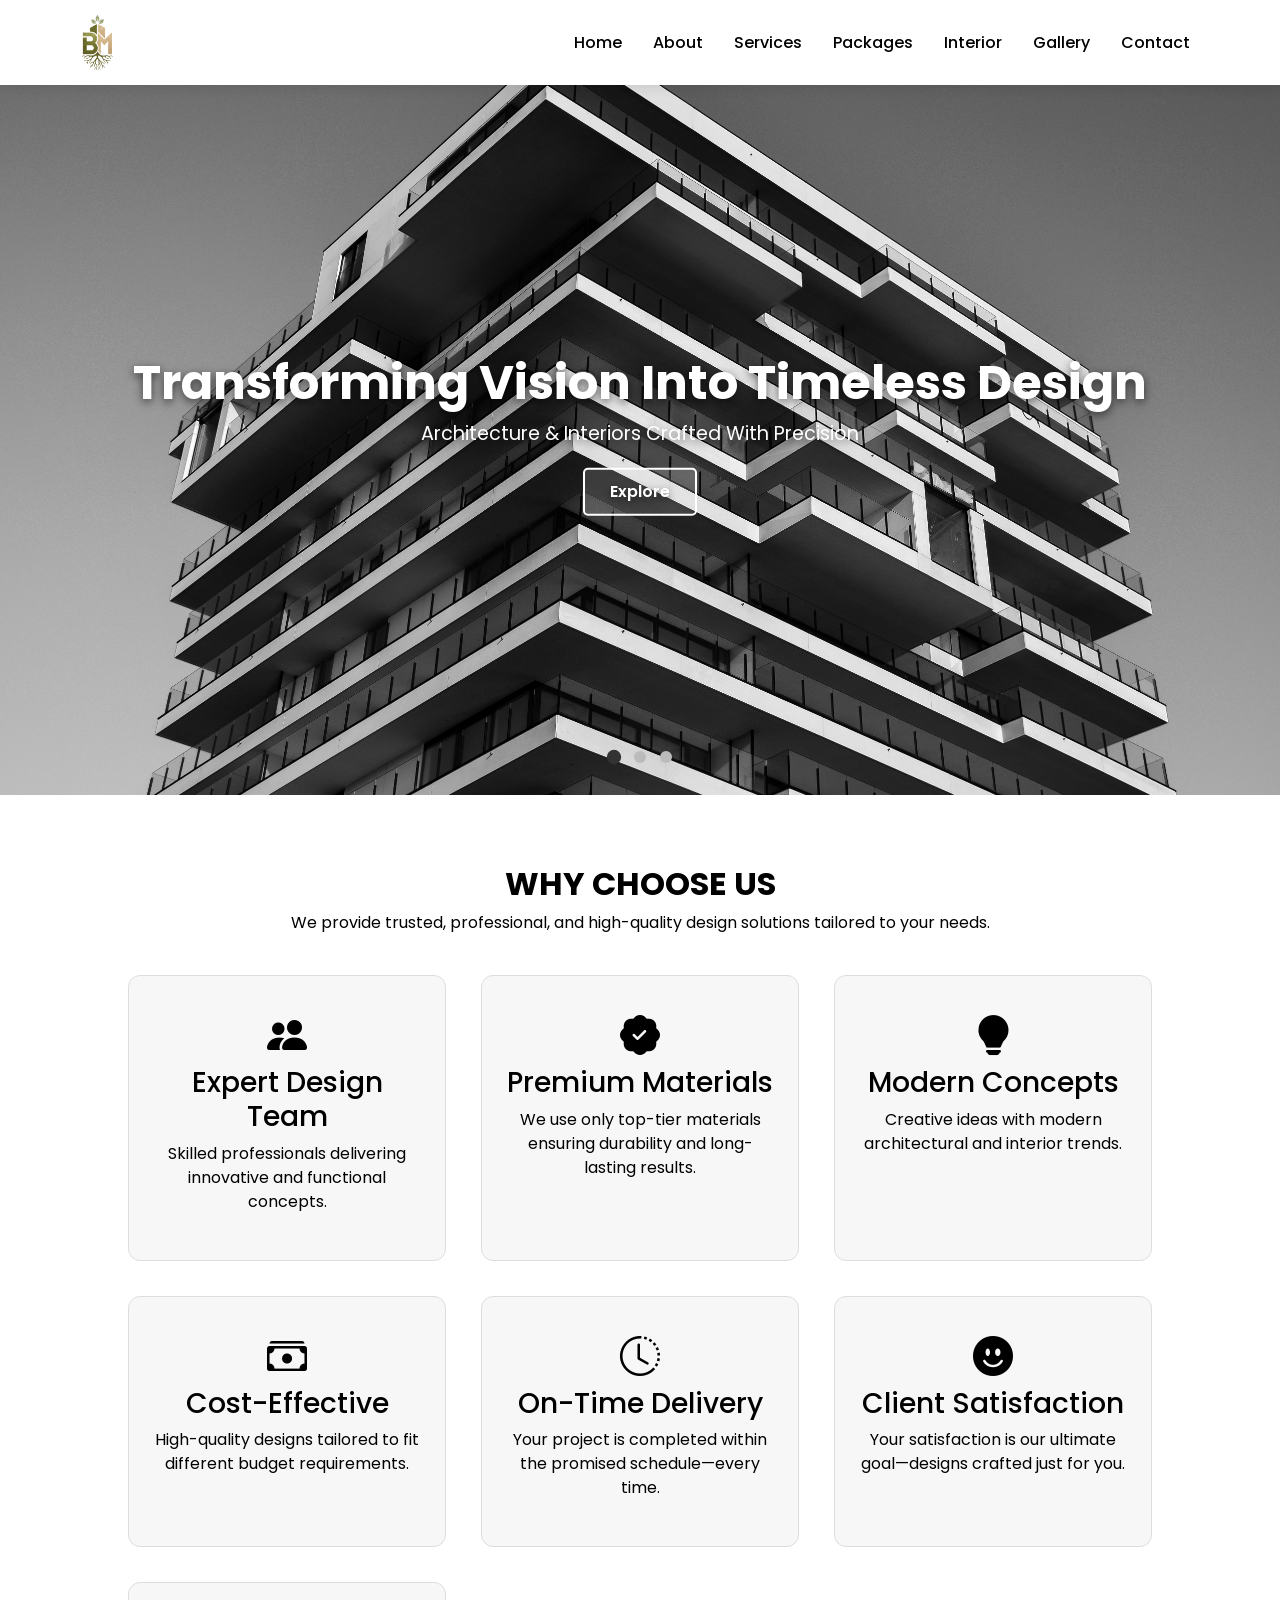
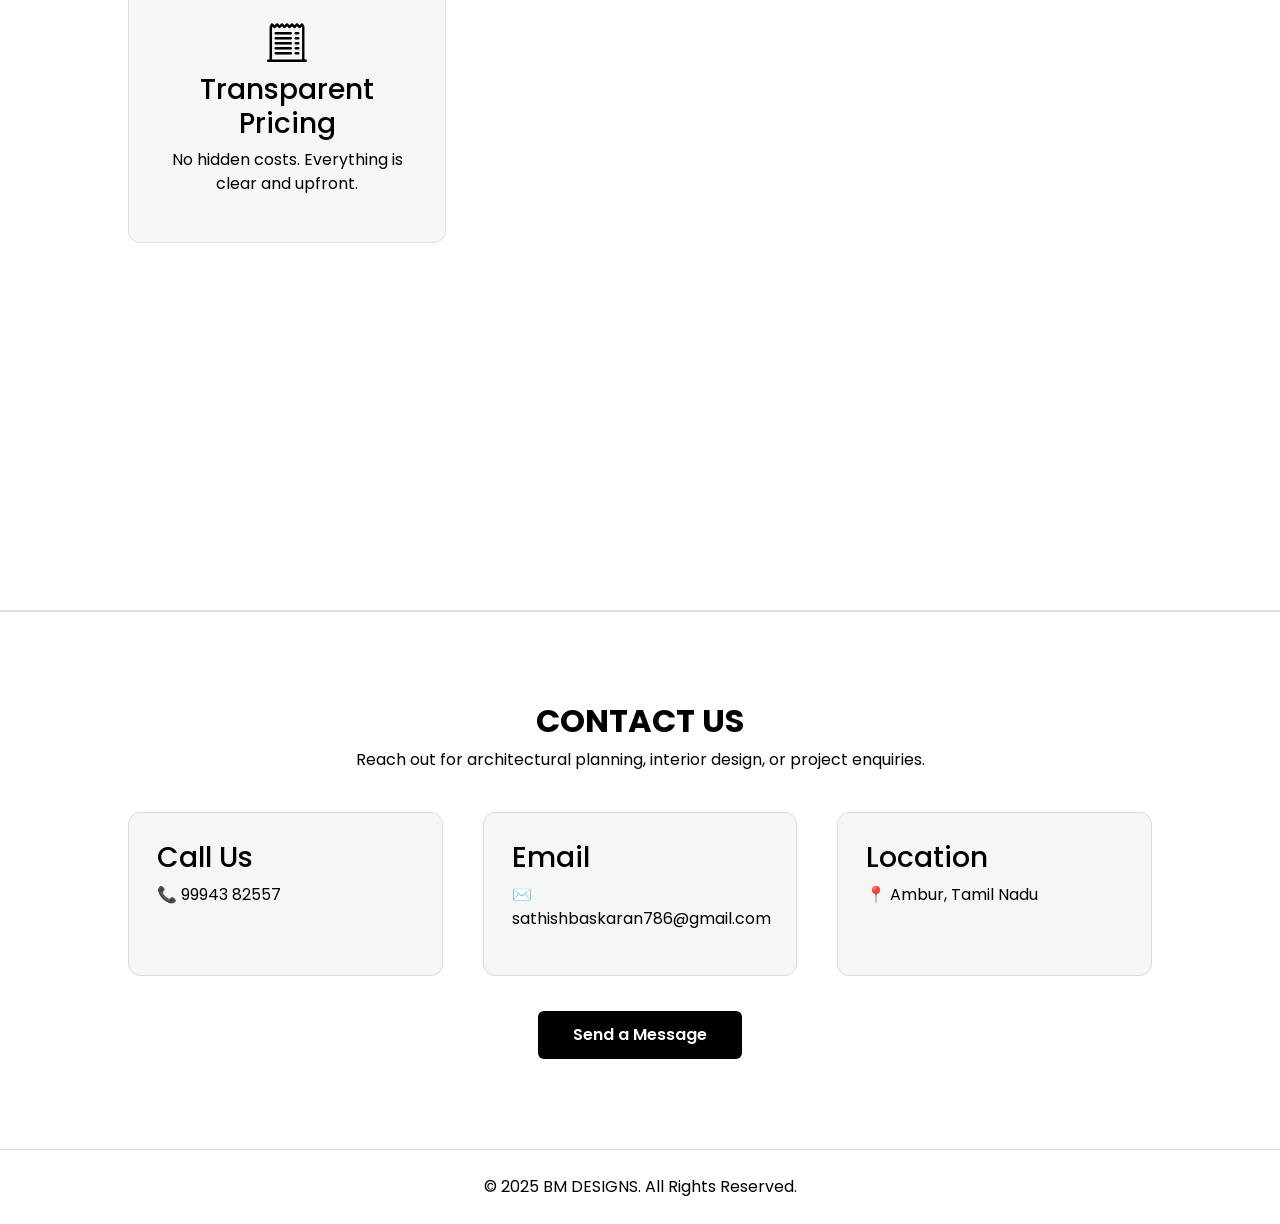
==== commit d999b937: "Update index.html" ====
--- a/index.html
+++ b/index.html
@@ -202,17 +202,6 @@
     color: #000;
 }
 
-/* SERVICES SECTION */
-#services {
-    background: #ffffff;
-    padding: 80px 10%;
-    border-bottom: 1px solid #e3e3e3;
-}
-
-#services .why-box i {
-    color: #000;
-}
-
 /* CONTACT SECTION */
 .contact-grid {
     display: grid;
@@ -285,7 +274,7 @@
             <ul class="navbar-nav ms-auto">
                 <li class="nav-item"><a class="nav-link active" href="#hero">Home</a></li>
                 <li class="nav-item"><a class="nav-link" href="about.html">About</a></li>
-                <li class="nav-item"><a class="nav-link" href="#services">Services</a></li>
+                <li class="nav-item"><a class="nav-link" href="service.html">Services</a></li>
                 <li class="nav-item"><a class="nav-link" href="package.html">Packages</a></li>
                 <li class="nav-item"><a class="nav-link" href="interior.html">Interior</a></li>
                 <li class="nav-item"><a class="nav-link" href="gallery.html">Gallery</a></li>
@@ -398,52 +387,6 @@
     </div>
 </section>
 
-<!-- SERVICES SECTION -->
-<section class="section" id="services">
-    <h2>OUR SERVICES</h2>
-    <p>Complete architectural and interior solutions tailored for residential and commercial spaces.</p>
-
-    <div class="why-grid">
-
-        <div class="why-box">
-            <i class="bi bi-house-fill"></i>
-            <h3>Architectural Planning</h3>
-            <p>Smart space planning and building designs with precision.</p>
-        </div>
-
-        <div class="why-box">
-            <i class="bi bi-brush-fill"></i>
-            <h3>Interior Design</h3>
-            <p>Elegant interiors for homes, offices, shops, and commercial spaces.</p>
-        </div>
-
-        <div class="why-box">
-            <i class="bi bi-building"></i>
-            <h3>3D Modeling & Rendering</h3>
-            <p>Realistic 3D visuals to preview your project before execution.</p>
-        </div>
-
-        <div class="why-box">
-            <i class="bi bi-gear-wide-connected"></i>
-            <h3>Project Execution</h3>
-            <p>Complete execution and management from start to finish.</p>
-        </div>
-
-        <div class="why-box">
-            <i class="bi bi-rulers"></i>
-            <h3>Modular Furniture</h3>
-            <p>Custom modular kitchen, wardrobes, and storage solutions.</p>
-        </div>
-
-        <div class="why-box">
-            <i class="bi bi-tree-fill"></i>
-            <h3>Landscape Design</h3>
-            <p>Beautiful and sustainable outdoor space planning.</p>
-        </div>
-
-    </div>
-</section>
-
 <!-- CONTACT -->
 <section class="section" id="contact" style="background:#ffffff; padding:90px 10%; border-top:1px solid #dcdcdc;">
     <h2>CONTACT US</h2>
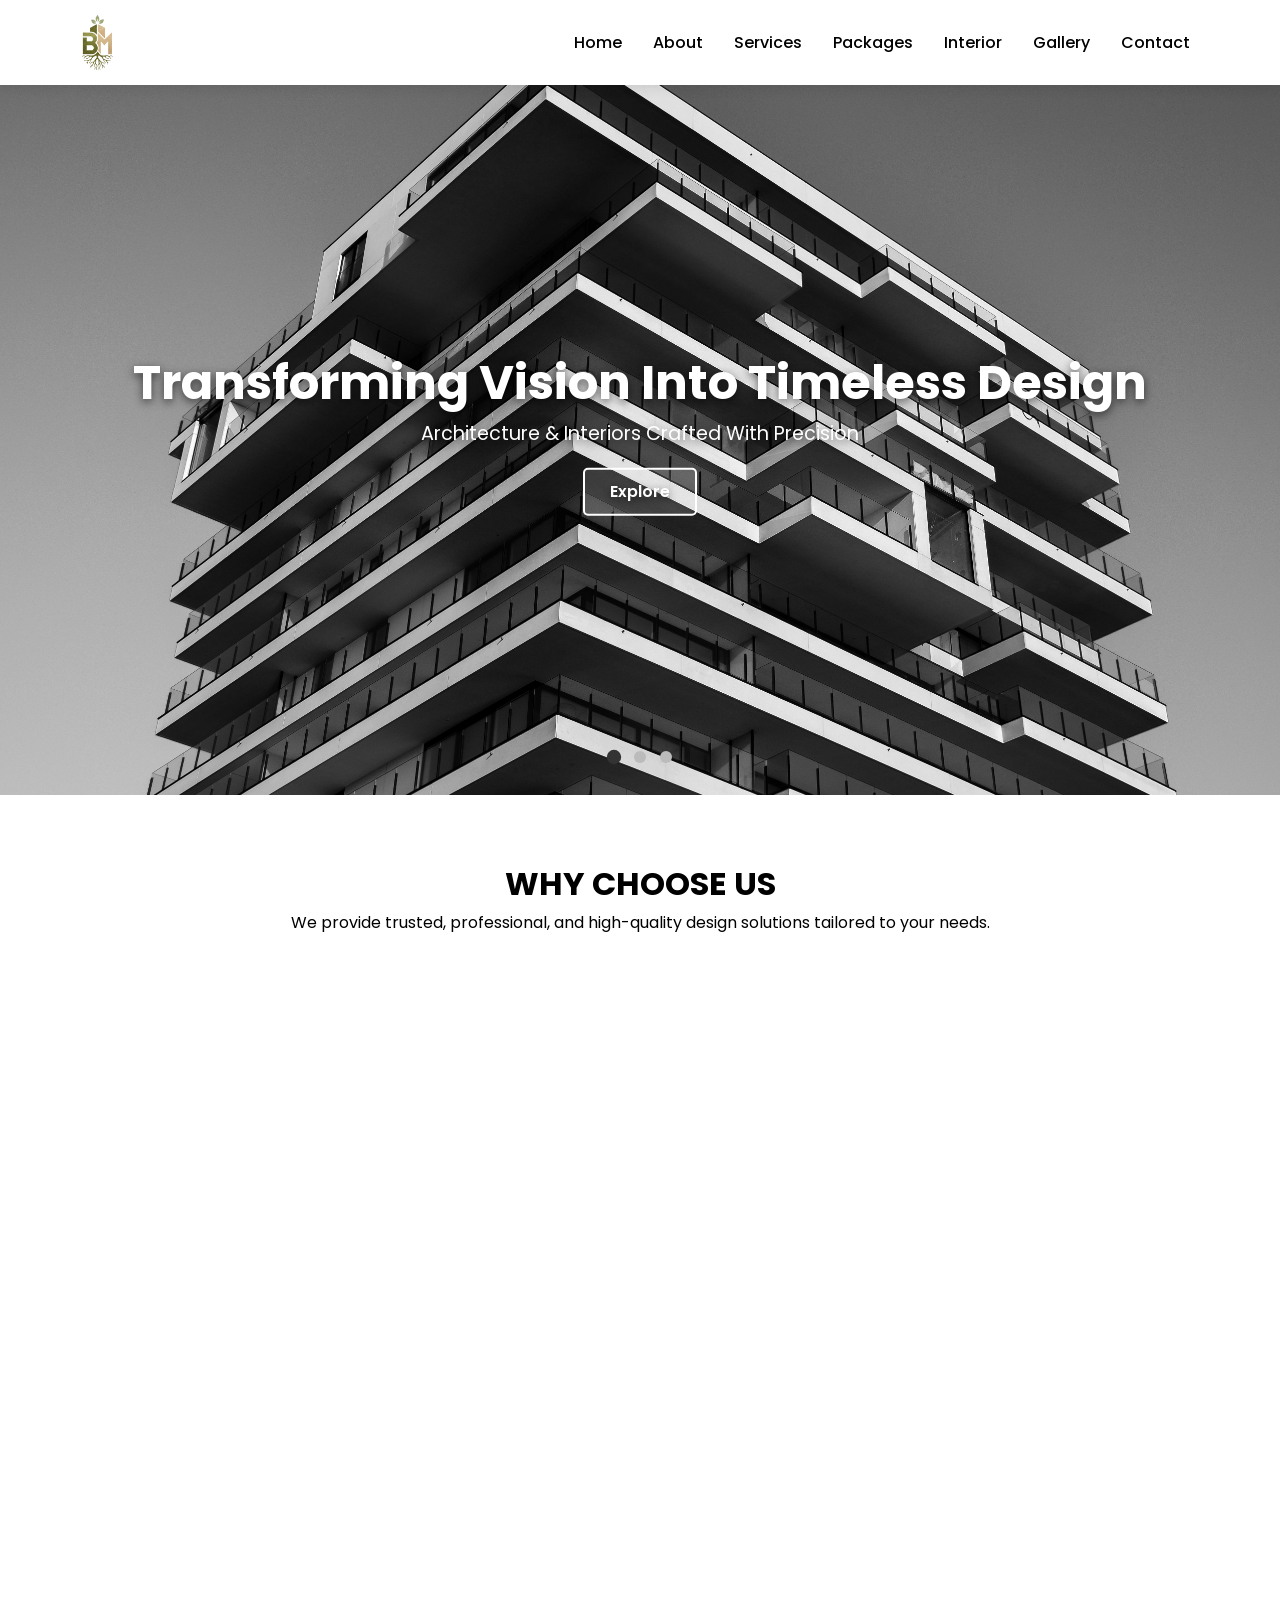
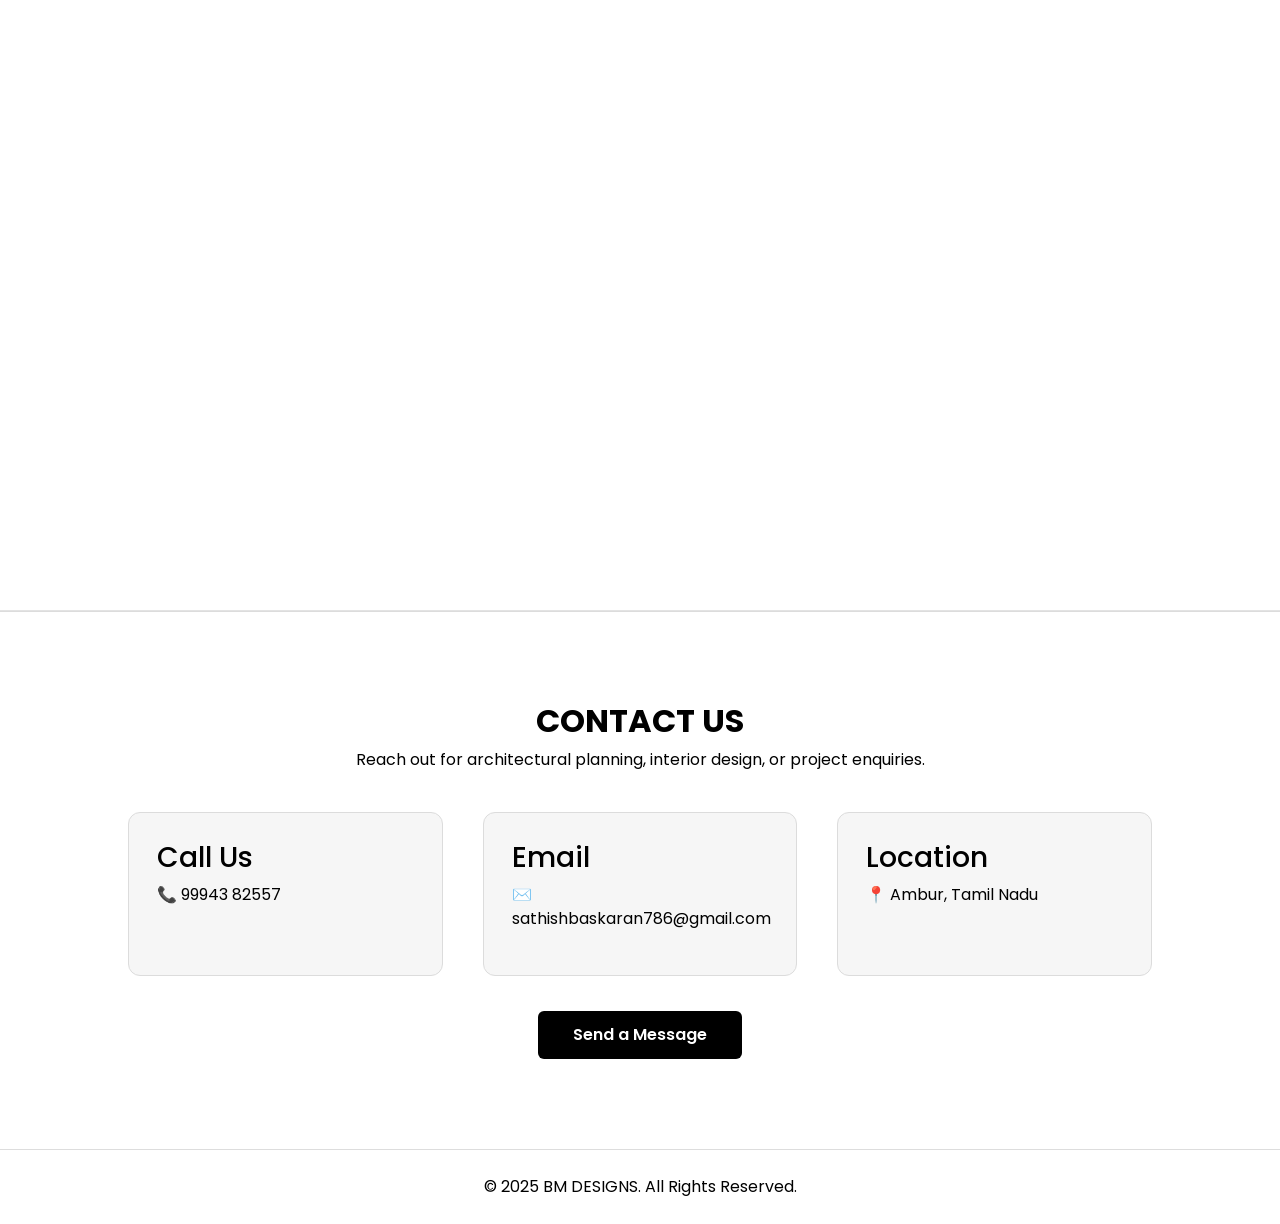
==== commit d1b5ee7a: "Update index.html" ====
--- a/index.html
+++ b/index.html
@@ -180,27 +180,24 @@
     box-shadow: 0 8px 25px rgba(0,0,0,0.12);
 }
 
-/* Stagger Animation */
-@keyframes fadeUp {
-  0% {
-    opacity: 0;
-    transform: translateY(30px);
-  }
-  100% {
-    opacity: 1;
-    transform: translateY(0);
-  }
-}
-
-.stagger {
-    animation: fadeUp 0.8s ease forwards;
-}
-
 .why-box i {
     font-size: 40px;
     margin-bottom: 12px;
-    color: #000;
-}
+}
+
+/* ICON COLORS */
+.why-box:nth-child(1) i { color: #0d6efd; }      /* Expert Team – Blue */
+.why-box:nth-child(2) i { color: #FFD700; }      /* Premium Materials – Gold */
+.why-box:nth-child(3) i { color: #9c27b0; }      /* Modern Concepts – Purple */
+.why-box:nth-child(4) i { color: #4caf50; }      /* Cost Effective – Green */
+.why-box:nth-child(5) i { color: #ff9800; }      /* On-Time Delivery – Orange */
+.why-box:nth-child(6) i { color: #e91e63; }      /* Client Satisfaction – Pink */
+.why-box:nth-child(7) i { color: #009688; }      /* Transparent Pricing – Teal */
+.why-box:nth-child(8) i { color: #003f88; }      /* Professional Management – Dark Blue */
+.why-box:nth-child(9) i { color: #3f51b5; }      /* Space Optimization – Indigo */
+.why-box:nth-child(10) i { color: #2e7d32; }     /* Eco-Friendly – Green */
+.why-box:nth-child(11) i { color: #ffa000; }     /* Custom Solutions – Amber */
+.why-box:nth-child(12) i { color: #795548; }     /* End-to-End Service – Brown */
 
 /* CONTACT SECTION */
 .contact-grid {
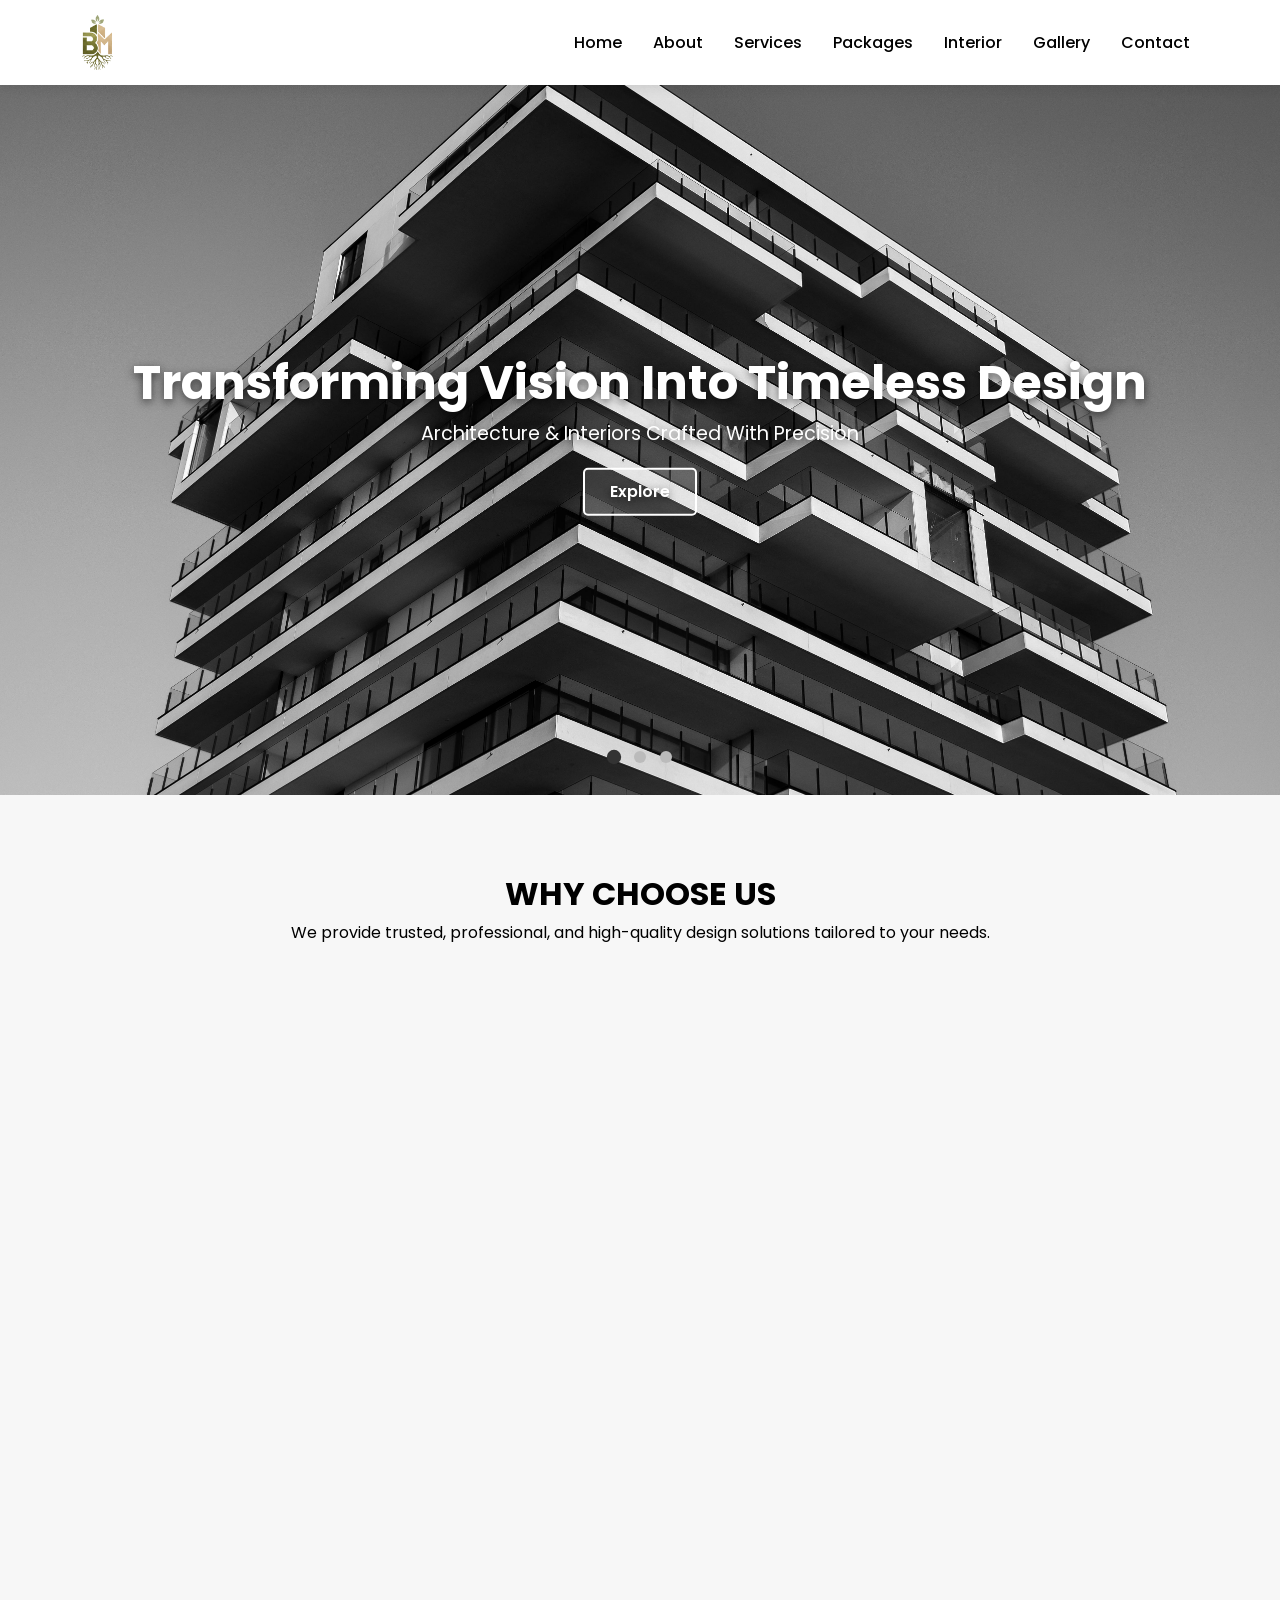
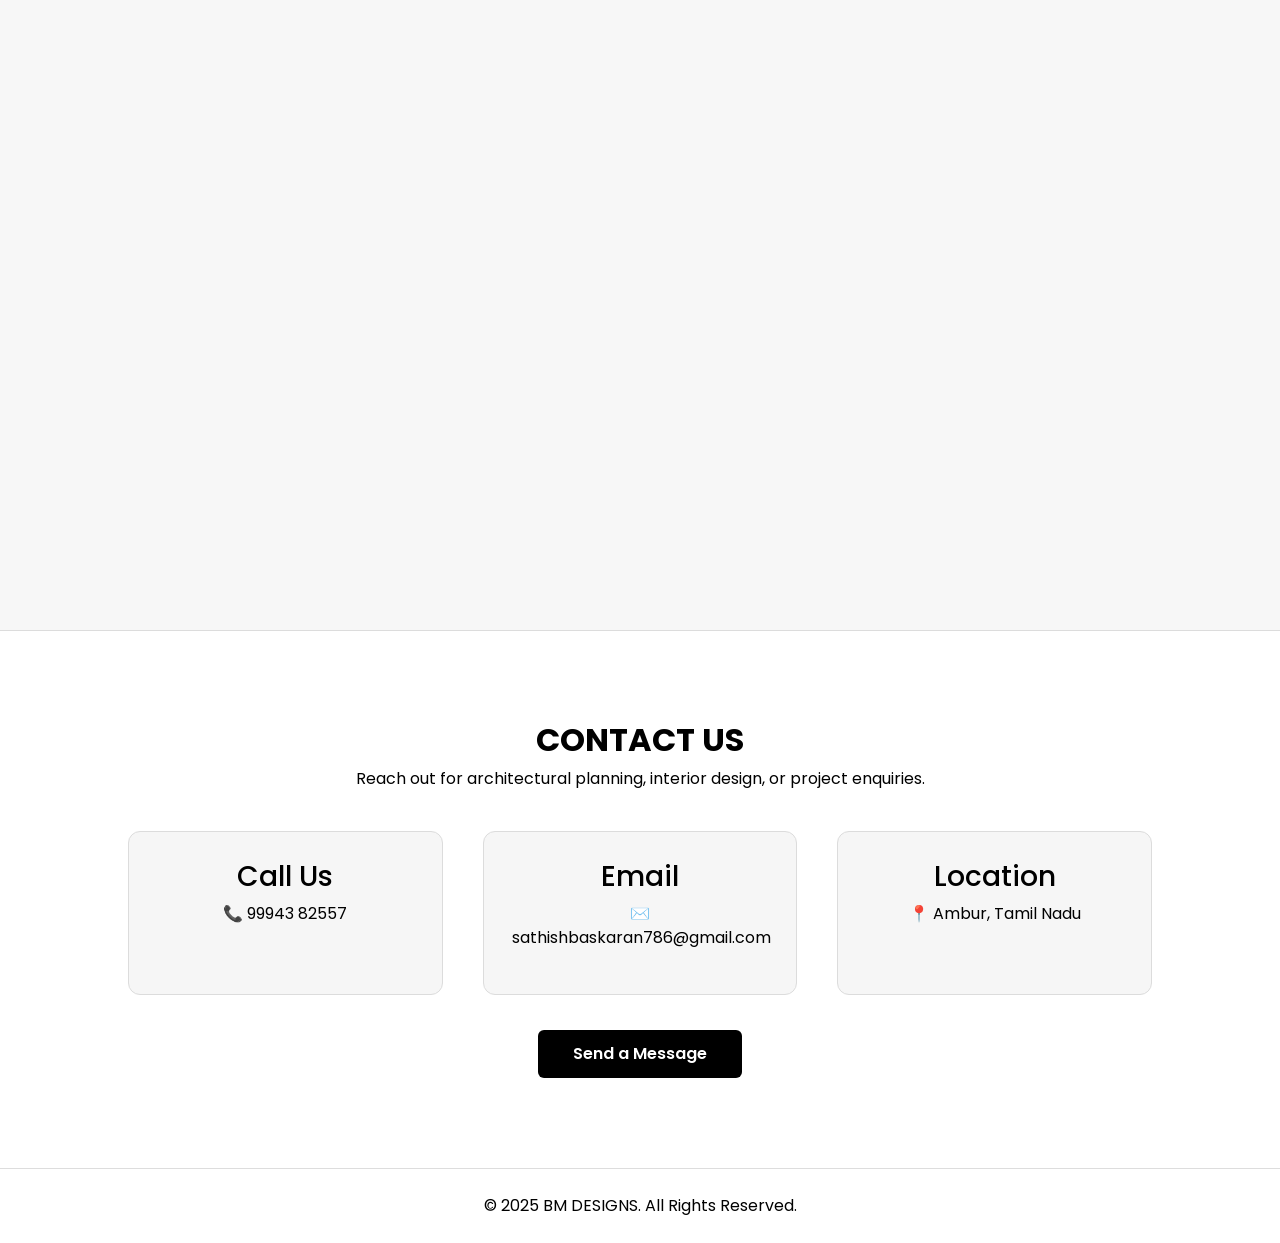
==== commit bc2d0702: "Update index.html" ====
--- a/index.html
+++ b/index.html
@@ -24,9 +24,7 @@
 }
 
 /* Smooth Scroll */
-html {
-    scroll-behavior: smooth;
-}
+html { scroll-behavior: smooth; }
 
 /* NAVBAR */
 .navbar {
@@ -36,9 +34,7 @@
     z-index: 999;
 }
 
-.navbar-brand img {
-    height: 55px;
-}
+.navbar-brand img { height: 55px; }
 
 .nav-link {
     color: #000 !important;
@@ -56,12 +52,6 @@
     margin-top: 75px;
 }
 
-.hero-slides {
-    width: 100%;
-    height: 100%;
-    position: relative;
-}
-
 .hero-img {
     width: 100%;
     height: 100%;
@@ -72,36 +62,8 @@
     transition: opacity 1s ease-in-out;
 }
 
-.hero-img.active {
-    opacity: 1;
-}
-
-/* DOTS */
-.hero-dots {
-    position: absolute;
-    bottom: 25px;
-    width: 100%;
-    text-align: center;
-    z-index: 10;
-}
-
-.dot {
-    height: 12px;
-    width: 12px;
-    margin: 0 5px;
-    display: inline-block;
-    cursor: pointer;
-    background: #bbb;
-    border-radius: 50%;
-    transition: 0.3s;
-}
-
-.dot.active {
-    background: #333;
-    transform: scale(1.2);
-}
-
-/* HERO TEXT */
+.hero-img.active { opacity: 1; }
+
 .hero-text {
     position: absolute;
     top: 50%;
@@ -114,15 +76,8 @@
     z-index: 6;
 }
 
-.hero-text h1 {
-    font-size: 3rem;
-    font-weight: 700;
-}
-
-.hero-text p {
-    font-size: 1.2rem;
-    margin-bottom: 20px;
-}
+.hero-text h1 { font-size: 3rem; font-weight: 700; }
+.hero-text p { font-size: 1.2rem; margin-bottom: 20px; }
 
 .hero-text a {
     display: inline-block;
@@ -140,24 +95,25 @@
     color: #000;
 }
 
-/* GENERAL SECTION */
-.section {
-    padding: 80px 10%;
-    text-align: center;
-}
-
-.section h2 {
-    font-size: 2rem;
-    font-weight: 700;
-}
+/* DOTS */
+.hero-dots { position: absolute; bottom: 25px; width: 100%; text-align: center; }
+.dot {
+    height: 12px;
+    width: 12px;
+    margin: 0 5px;
+    display: inline-block;
+    background: #bbb;
+    border-radius: 50%;
+    cursor: pointer;
+    transition: 0.3s;
+}
+.dot.active { background: #333; transform: scale(1.2); }
+
+/* SECTIONS */
+.section { padding: 80px 10%; text-align: center; }
+.section h2 { font-size: 2rem; font-weight: 700; }
 
 /* WHY CHOOSE US */
-#why {
-    background: #fff;
-    padding: 70px 10%;
-    border-bottom: 1px solid #e3e3e3;
-}
-
 .why-grid {
     display: grid;
     grid-template-columns: repeat(auto-fit, minmax(260px, 1fr));
@@ -185,29 +141,27 @@
     margin-bottom: 12px;
 }
 
-/* ICON COLORS */
-.why-box:nth-child(1) i { color: #0d6efd; }      /* Expert Team – Blue */
-.why-box:nth-child(2) i { color: #FFD700; }      /* Premium Materials – Gold */
-.why-box:nth-child(3) i { color: #9c27b0; }      /* Modern Concepts – Purple */
-.why-box:nth-child(4) i { color: #4caf50; }      /* Cost Effective – Green */
-.why-box:nth-child(5) i { color: #ff9800; }      /* On-Time Delivery – Orange */
-.why-box:nth-child(6) i { color: #e91e63; }      /* Client Satisfaction – Pink */
-.why-box:nth-child(7) i { color: #009688; }      /* Transparent Pricing – Teal */
-.why-box:nth-child(8) i { color: #003f88; }      /* Professional Management – Dark Blue */
-.why-box:nth-child(9) i { color: #3f51b5; }      /* Space Optimization – Indigo */
-.why-box:nth-child(10) i { color: #2e7d32; }     /* Eco-Friendly – Green */
-.why-box:nth-child(11) i { color: #ffa000; }     /* Custom Solutions – Amber */
-.why-box:nth-child(12) i { color: #795548; }     /* End-to-End Service – Brown */
-
-/* CONTACT SECTION */
+/* FIXED ICON COLORS */
+.icon-blue i { color: #0d6efd; }
+.icon-gold i { color: #FFD700; }
+.icon-purple i { color: #9c27b0; }
+.icon-green i { color: #4caf50; }
+.icon-orange i { color: #ff9800; }
+.icon-pink i { color: #e91e63; }
+.icon-teal i { color: #009688; }
+.icon-darkblue i { color: #003f88; }
+.icon-indigo i { color: #3f51b5; }
+.icon-deepgreen i { color: #2e7d32; }
+.icon-amber i { color: #ffa000; }
+.icon-brown i { color: #795548; }
+
+/* CONTACT */
 .contact-grid {
     display: grid;
     grid-template-columns: repeat(auto-fit, minmax(260px, 1fr));
     gap: 40px;
     margin-top: 40px;
-    text-align: left;
-}
-
+}
 .contact-box {
     padding: 28px;
     background: #f6f6f6;
@@ -215,7 +169,6 @@
     border: 1px solid #dcdcdc;
     transition: 0.3s ease;
 }
-
 .contact-box:hover {
     transform: translateY(-6px);
     box-shadow: 0 8px 25px rgba(0,0,0,0.12);
@@ -240,14 +193,11 @@
     border-top: 1px solid #ddd;
 }
 
-/* RESPONSIVE FIXES */
+/* RESPONSIVE */
 @media (max-width: 768px) {
     .hero-container { height: 60vh; margin-top: 60px; }
     .hero-text h1 { font-size: 1.9rem; }
-    .section { padding: 50px 5%; }
-    .why-grid, .contact-grid { grid-template-columns: 1fr; }
-}
-
+}
 @media (max-width: 480px) {
     .hero-text h1 { font-size: 1.6rem; }
 }
@@ -281,7 +231,7 @@
     </div>
 </nav>
 
-<!-- HERO SECTION -->
+<!-- HERO -->
 <div class="hero-container" id="hero">
     <div class="hero-slides">
         <img src="images/slide1.jpg" class="hero-img active">
@@ -309,73 +259,73 @@
 
     <div class="why-grid">
 
-        <div class="why-box">
+        <div class="why-box icon-blue">
             <i class="bi bi-people-fill"></i>
             <h3>Expert Design Team</h3>
             <p>Skilled professionals delivering innovative and functional concepts.</p>
         </div>
 
-        <div class="why-box">
+        <div class="why-box icon-gold">
             <i class="bi bi-patch-check-fill"></i>
             <h3>Premium Materials</h3>
             <p>We use only top-tier materials ensuring durability and long-lasting results.</p>
         </div>
 
-        <div class="why-box">
+        <div class="why-box icon-purple">
             <i class="bi bi-lightbulb-fill"></i>
             <h3>Modern Concepts</h3>
             <p>Creative ideas with modern architectural and interior trends.</p>
         </div>
 
-        <div class="why-box">
+        <div class="why-box icon-green">
             <i class="bi bi-cash-stack"></i>
             <h3>Cost-Effective</h3>
             <p>High-quality designs tailored to fit different budget requirements.</p>
         </div>
 
-        <div class="why-box">
+        <div class="why-box icon-orange">
             <i class="bi bi-clock-history"></i>
             <h3>On-Time Delivery</h3>
             <p>Your project is completed within the promised schedule—every time.</p>
         </div>
 
-        <div class="why-box">
+        <div class="why-box icon-pink">
             <i class="bi bi-emoji-smile-fill"></i>
             <h3>Client Satisfaction</h3>
             <p>Your satisfaction is our ultimate goal—designs crafted just for you.</p>
         </div>
 
-        <div class="why-box">
+        <div class="why-box icon-teal">
             <i class="bi bi-receipt-cutoff"></i>
             <h3>Transparent Pricing</h3>
             <p>No hidden costs. Everything is clear and upfront.</p>
         </div>
 
-        <div class="why-box">
+        <div class="why-box icon-darkblue">
             <i class="bi bi-diagram-3-fill"></i>
             <h3>Professional Management</h3>
             <p>Well-structured design and execution workflow.</p>
         </div>
 
-        <div class="why-box">
+        <div class="why-box icon-indigo">
             <i class="bi bi-aspect-ratio-fill"></i>
             <h3>Space Optimization</h3>
             <p>Smart planning that enhances usability and function.</p>
         </div>
 
-        <div class="why-box">
+        <div class="why-box icon-deepgreen">
             <i class="bi bi-tree-fill"></i>
             <h3>Eco-Friendly Designs</h3>
             <p>Sustainable and environmentally responsible solutions.</p>
         </div>
 
-        <div class="why-box">
+        <div class="why-box icon-amber">
             <i class="bi bi-sliders"></i>
             <h3>Custom Solutions</h3>
             <p>Designs tailored to your taste, needs, and lifestyle.</p>
         </div>
 
-        <div class="why-box">
+        <div class="why-box icon-brown">
             <i class="bi bi-headset"></i>
             <h3>End-to-End Service</h3>
             <p>We handle everything from concept to completion.</p>
@@ -385,7 +335,7 @@
 </section>
 
 <!-- CONTACT -->
-<section class="section" id="contact" style="background:#ffffff; padding:90px 10%; border-top:1px solid #dcdcdc;">
+<section class="section" id="contact" style="background:#fff; padding:90px 10%; border-top:1px solid #dcdcdc;">
     <h2>CONTACT US</h2>
     <p>Reach out for architectural planning, interior design, or project enquiries.</p>
 
@@ -399,9 +349,7 @@
 </section>
 
 <!-- FOOTER -->
-<footer>
-    © 2025 BM DESIGNS. All Rights Reserved.
-</footer>
+<footer>© 2025 BM DESIGNS. All Rights Reserved.</footer>
 
 <!-- SLIDER SCRIPT -->
 <script>
@@ -416,9 +364,7 @@
     slideIndex = n;
   }
 
-  window.currentSlide = function(n) {
-    showSlide(n);
-  };
+  window.currentSlide = function(n) { showSlide(n); };
 
   function autoSlide() {
     slideIndex = (slideIndex + 1) % slides.length;
@@ -426,12 +372,10 @@
   }
 
   if (slides.length > 1) setInterval(autoSlide, 6000);
-
-  showSlide(0);
 });
 </script>
 
-<!-- STAGGER ANIMATION SCRIPT -->
+<!-- STAGGER ANIMATION -->
 <script>
 function revealStagger() {
   const boxes = document.querySelectorAll(".why-box");
@@ -441,9 +385,7 @@
     let boxTop = box.getBoundingClientRect().top;
 
     if (boxTop < windowHeight - 80 && !box.classList.contains("stagger")) {
-      setTimeout(() => {
-        box.classList.add("stagger");
-      }, index * 150);
+      setTimeout(() => { box.classList.add("stagger"); }, index * 150);
     }
   });
 }
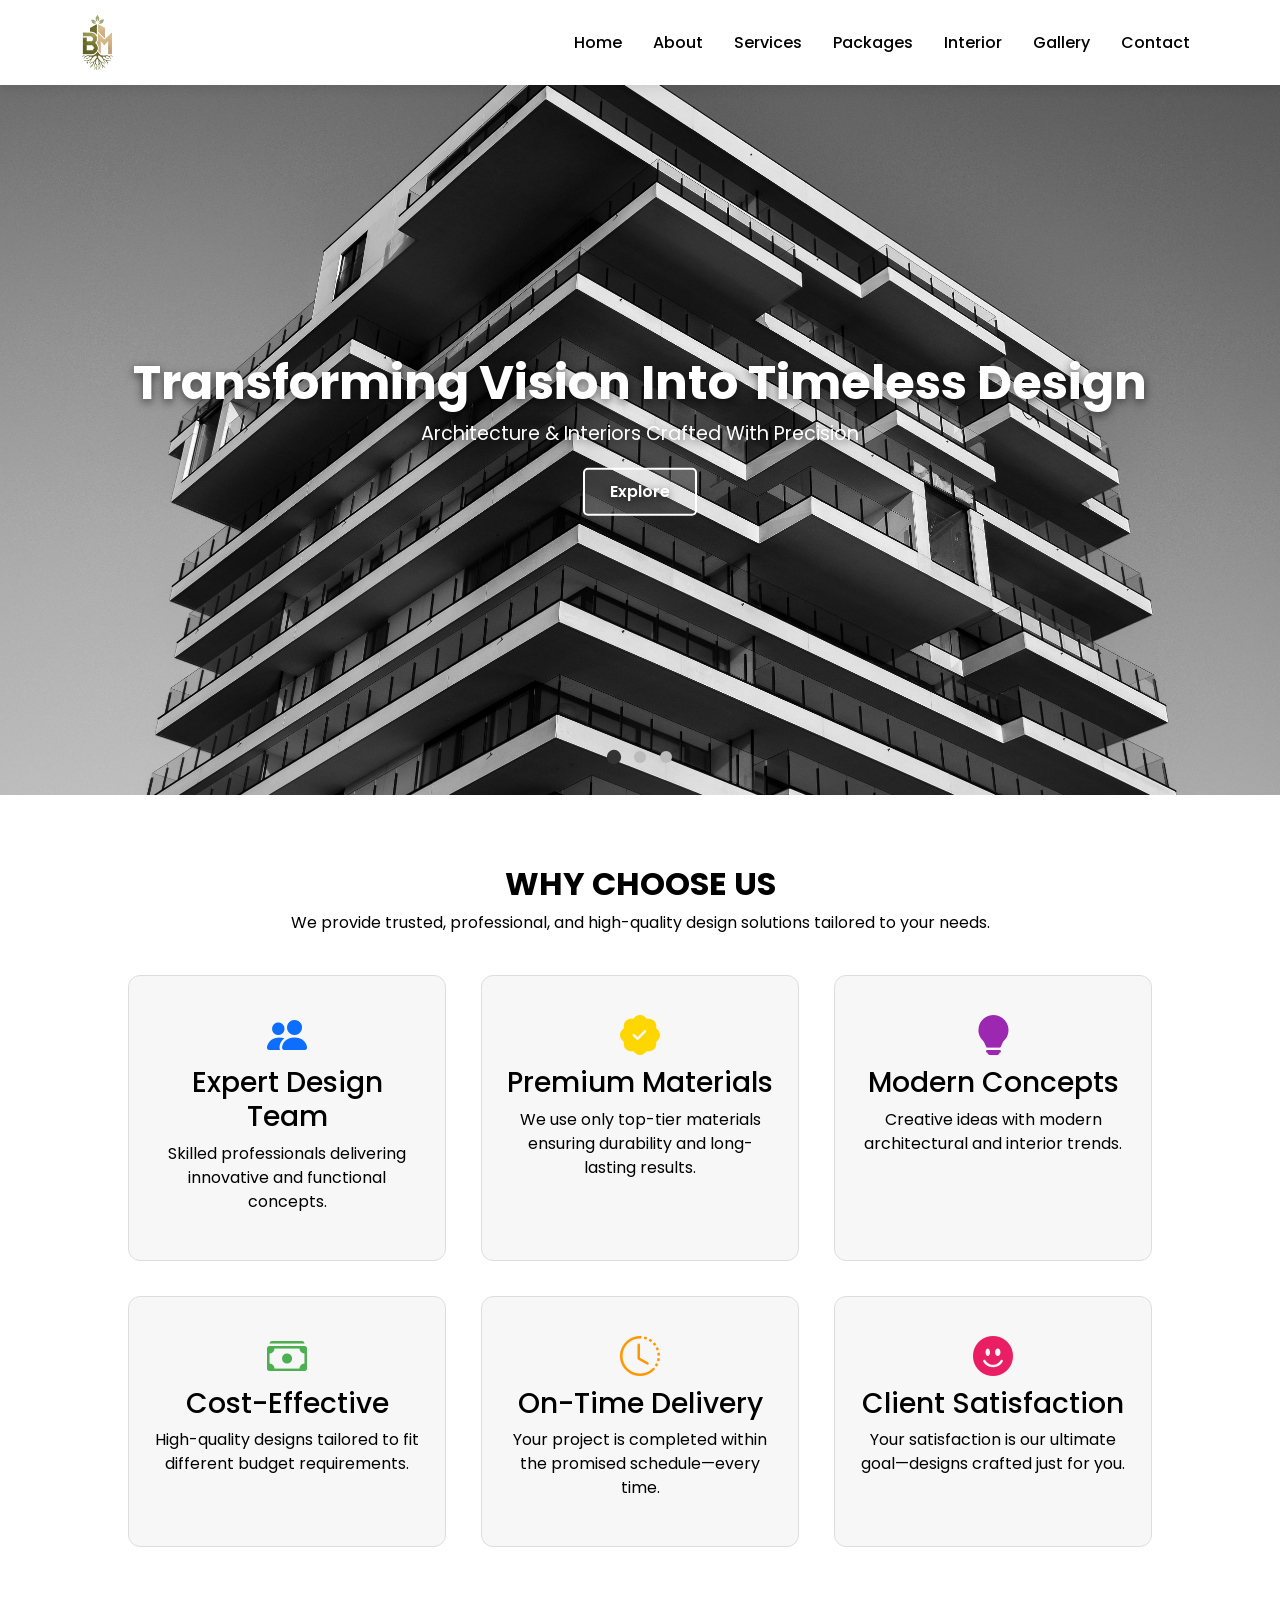
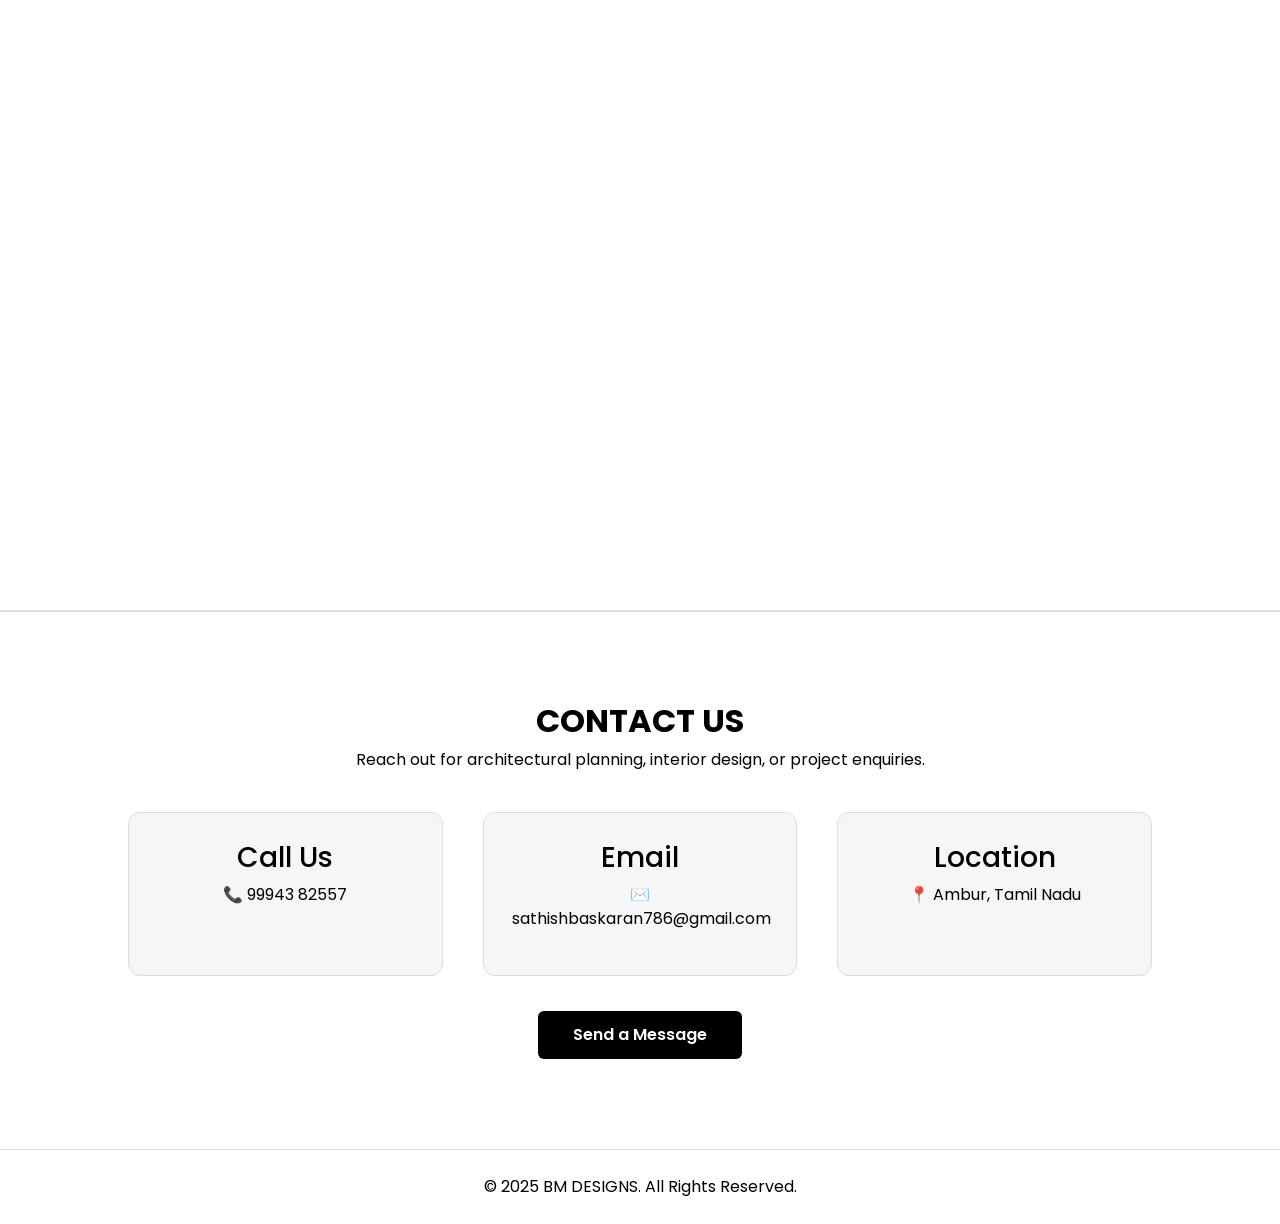
==== commit 51c932d9: "Update index.html" ====
--- a/index.html
+++ b/index.html
@@ -50,6 +50,12 @@
     position: relative;
     overflow: hidden;
     margin-top: 75px;
+}
+
+.hero-slides {
+    width: 100%;
+    height: 100%;
+    position: relative;
 }
 
 .hero-img {
@@ -114,6 +120,12 @@
 .section h2 { font-size: 2rem; font-weight: 700; }
 
 /* WHY CHOOSE US */
+#why {
+    background: #fff;
+    padding: 70px 10%;
+    border-bottom: 1px solid #e3e3e3;
+}
+
 .why-grid {
     display: grid;
     grid-template-columns: repeat(auto-fit, minmax(260px, 1fr));
@@ -127,10 +139,11 @@
     padding: 30px 25px;
     border: 1px solid #ddd;
     transition: 0.3s;
-    opacity: 0;
-    transform: translateY(30px);
-}
-
+    opacity: 0;                 /* start hidden */
+    transform: translateY(30px);/* start shifted down */
+}
+
+/* Hover lift */
 .why-box:hover {
     transform: translateY(-6px);
     box-shadow: 0 8px 25px rgba(0,0,0,0.12);
@@ -141,7 +154,18 @@
     margin-bottom: 12px;
 }
 
-/* FIXED ICON COLORS */
+/* --- Stagger animation (restored) --- */
+@keyframes fadeUp {
+  0% { opacity: 0; transform: translateY(30px); }
+  100% { opacity: 1; transform: translateY(0); }
+}
+
+/* When JS adds .stagger this animation runs */
+.stagger {
+  animation: fadeUp 0.8s ease forwards;
+}
+
+/* FIXED ICON COLORS (class-based — stable) */
 .icon-blue i { color: #0d6efd; }
 .icon-gold i { color: #FFD700; }
 .icon-purple i { color: #9c27b0; }
@@ -197,6 +221,8 @@
 @media (max-width: 768px) {
     .hero-container { height: 60vh; margin-top: 60px; }
     .hero-text h1 { font-size: 1.9rem; }
+    .section { padding: 50px 5%; }
+    .why-grid, .contact-grid { grid-template-columns: 1fr; }
 }
 @media (max-width: 480px) {
     .hero-text h1 { font-size: 1.6rem; }
@@ -349,7 +375,9 @@
 </section>
 
 <!-- FOOTER -->
-<footer>© 2025 BM DESIGNS. All Rights Reserved.</footer>
+<footer>
+    © 2025 BM DESIGNS. All Rights Reserved.
+</footer>
 
 <!-- SLIDER SCRIPT -->
 <script>
@@ -372,6 +400,8 @@
   }
 
   if (slides.length > 1) setInterval(autoSlide, 6000);
+
+  showSlide(0); // ensure first slide visible
 });
 </script>
 
